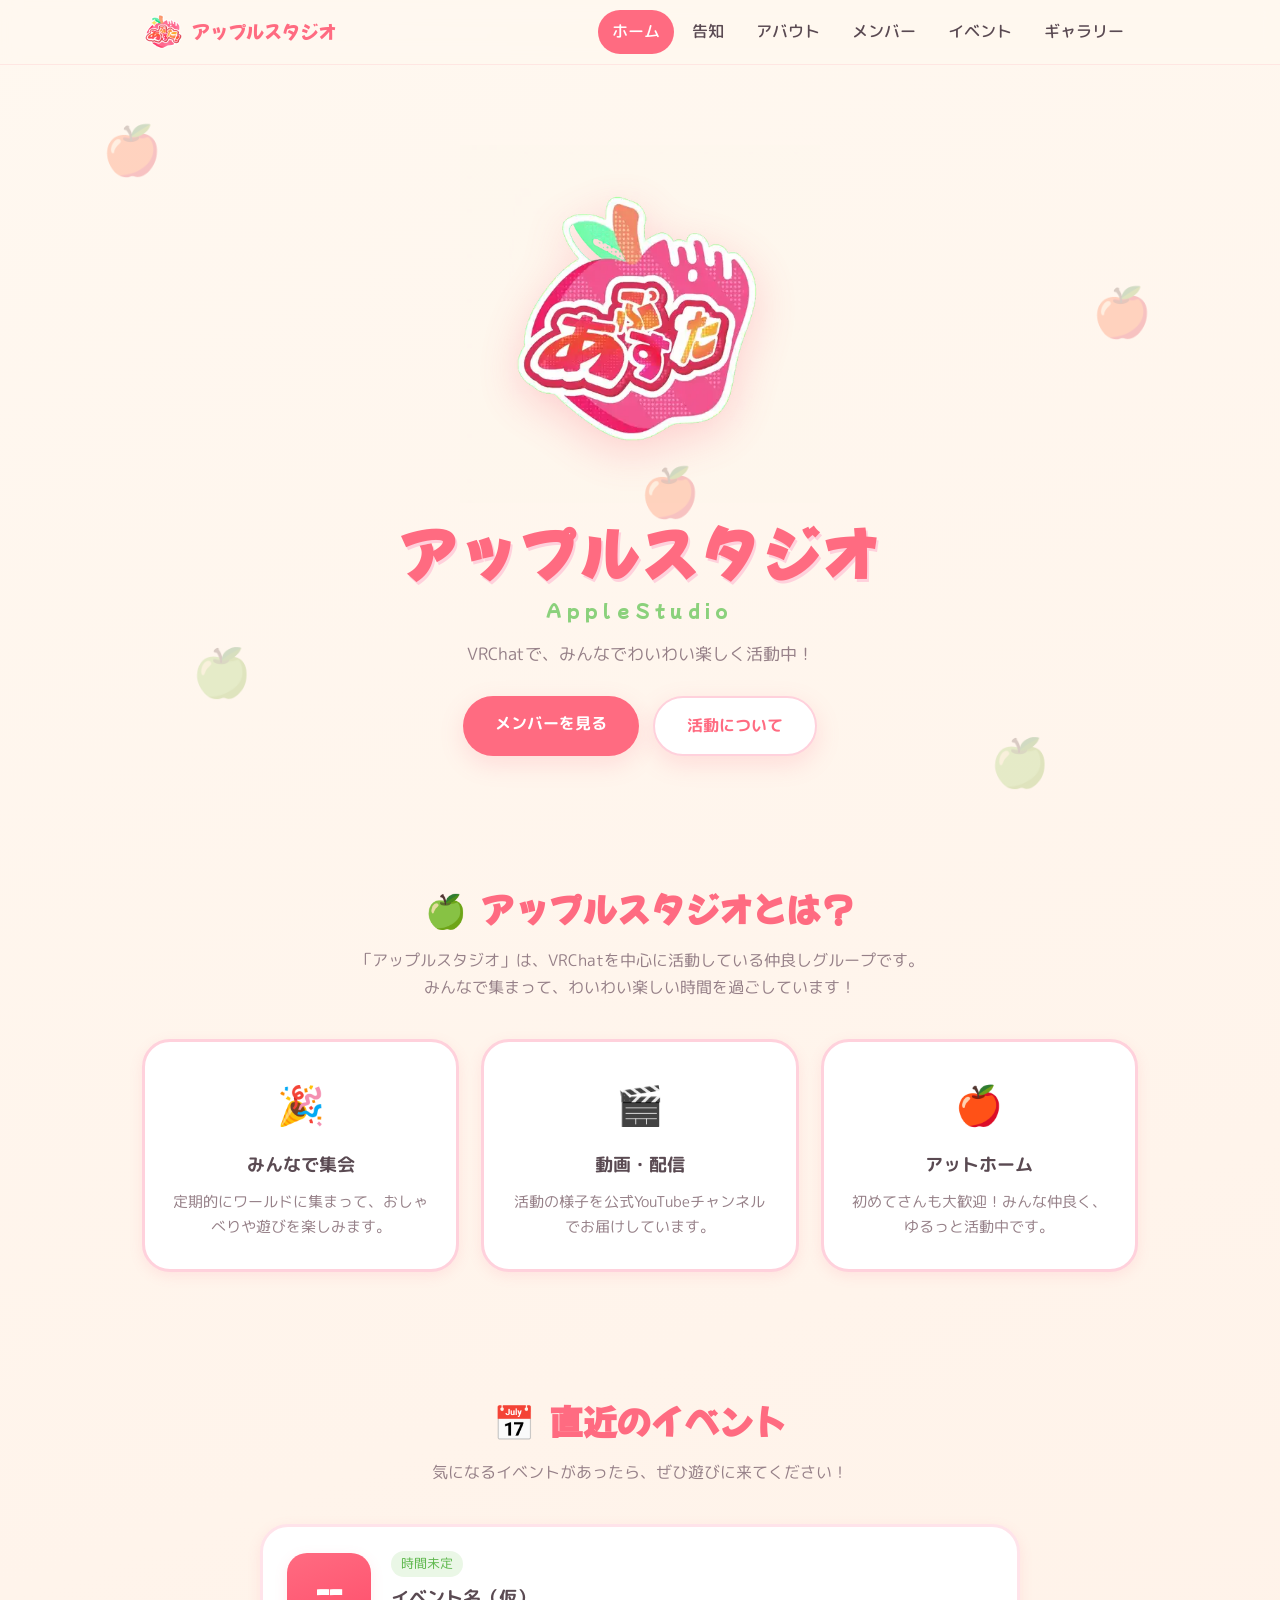
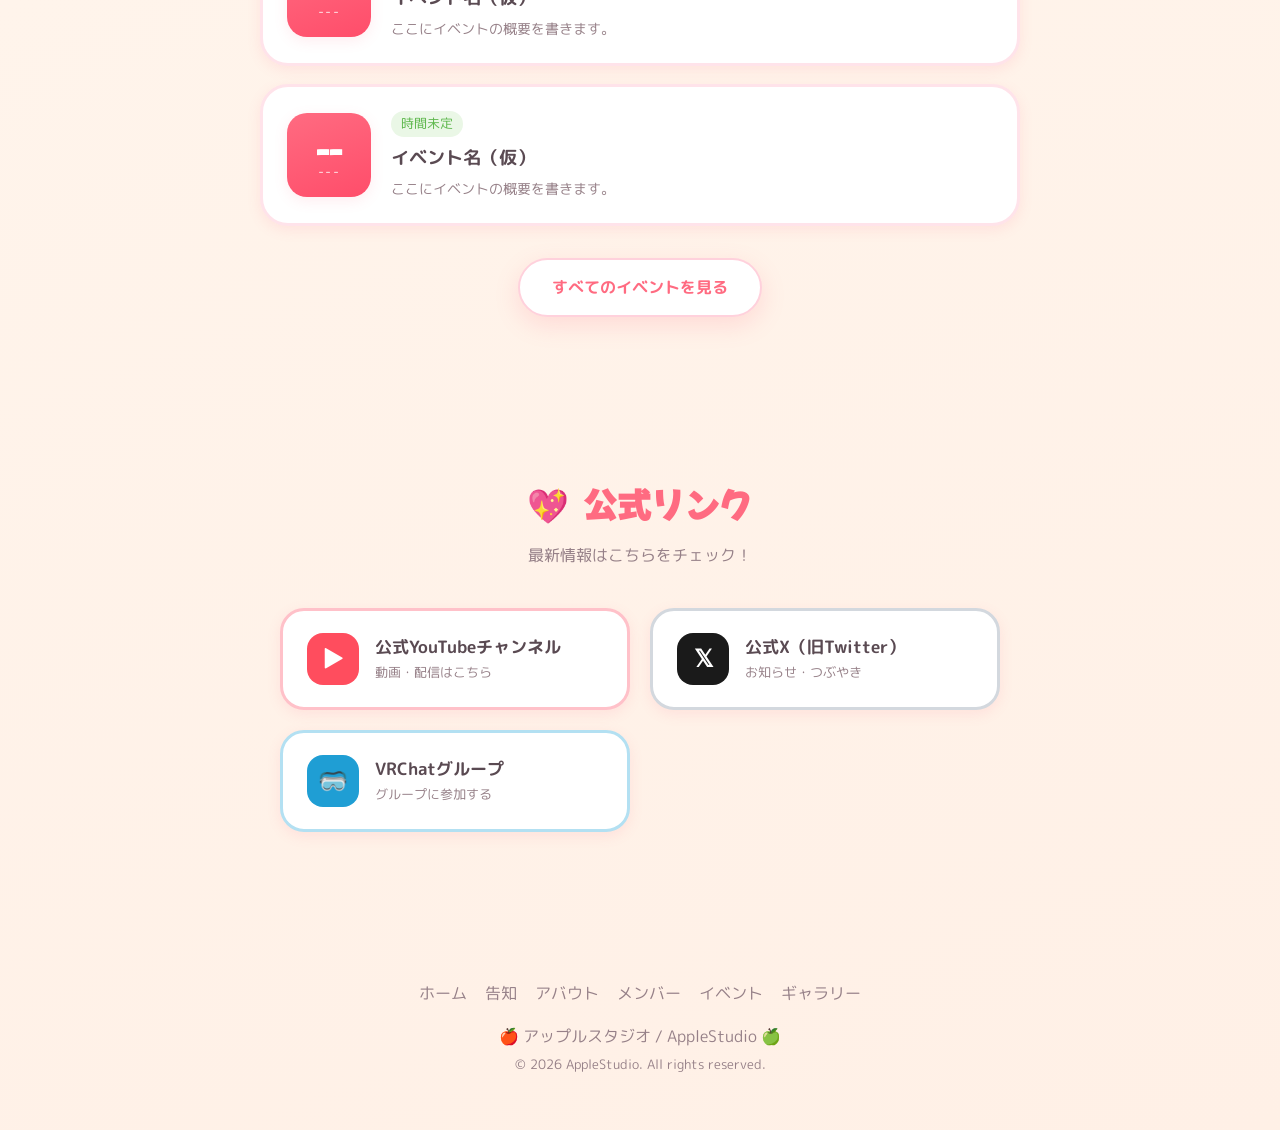
==== index.html @ bbf5c47f "複数ページ構成へリニューアル＋ロゴ追加・アニメーション実装 - 1ページの仮組みから6ページ構成へ（ホーム/告知/アバウト/メンバー/イベント/ギャラリー） - 共通ナビ（右からのドロワー）・フッター" ====
<!DOCTYPE html>
<html lang="ja">
<head>
  <meta charset="UTF-8" />
  <meta name="viewport" content="width=device-width, initial-scale=1.0" />
  <title>アップルスタジオ｜AppleStudio</title>
  <meta name="description" content="VRChatグループ「アップルスタジオ（AppleStudio）」の公式ページ。メンバー紹介、活動内容、イベント、ギャラリー、公式YouTube・Xはこちらから。" />

  <!-- OGP -->
  <meta property="og:title" content="アップルスタジオ｜AppleStudio" />
  <meta property="og:description" content="VRChatグループ「アップルスタジオ」の公式ページ" />
  <meta property="og:type" content="website" />

  <link rel="preconnect" href="https://fonts.googleapis.com" />
  <link rel="preconnect" href="https://fonts.gstatic.com" crossorigin />
  <link href="https://fonts.googleapis.com/css2?family=Mochiy+Pop+One&family=M+PLUS+Rounded+1c:wght@400;500;700&display=swap" rel="stylesheet" />
  <link rel="icon" href="images/logo.png" />
  <meta property="og:image" content="images/logo.png" />
  <link rel="stylesheet" href="style.css" />
</head>
<body>
  <!-- ふわふわ背景の飾り -->
  <div class="bg-decor" aria-hidden="true">
    <span class="apple a1">🍎</span>
    <span class="apple a2">🍏</span>
    <span class="apple a3">🍎</span>
    <span class="apple a4">🍏</span>
    <span class="apple a5">🍎</span>
  </div>

  <!-- ナビゲーション -->
  <header class="site-header">
    <nav class="nav container">
      <a class="brand" href="index.html"><img class="brand-logo" src="images/logo.png" alt="" />アップルスタジオ</a>
      <button class="nav-toggle" aria-label="メニューを開く" aria-expanded="false">
        <span></span><span></span><span></span>
      </button>
      <ul class="nav-links">
        <li><a href="index.html" class="is-active">ホーム</a></li>
        <li><a href="news.html">告知</a></li>
        <li><a href="about.html">アバウト</a></li>
        <li><a href="members.html">メンバー</a></li>
        <li><a href="events.html">イベント</a></li>
        <li><a href="gallery.html">ギャラリー</a></li>
      </ul>
    </nav>
  </header>

  <!-- ヒーロー -->
  <header class="hero">
    <div class="hero-inner">
      <div class="hero-logo" data-logo-anim data-anim="images/logo-animation.webp" data-still="images/logo.png" title="クリックでアニメーション">
        <img class="logo-img" src="images/logo.png" alt="あぷすた！ アップルスタジオ ロゴ" />
      </div>
      <h1 class="title">アップルスタジオ</h1>
      <p class="subtitle">AppleStudio</p>
      <p class="tagline">VRChatで、みんなでわいわい楽しく活動中！</p>
      <div class="hero-actions">
        <a href="members.html" class="btn btn-primary">メンバーを見る</a>
        <a href="about.html" class="btn btn-secondary">活動について</a>
      </div>
    </div>
  </header>

  <main>
    <!-- グループ紹介 -->
    <section class="section">
      <h2 class="section-title reveal"><span class="emoji">🍏</span> アップルスタジオとは？</h2>
      <p class="section-lead reveal">
        「アップルスタジオ」は、VRChatを中心に活動している仲良しグループです。<br />
        みんなで集まって、わいわい楽しい時間を過ごしています！
      </p>

      <div class="feature-grid">
        <div class="feature-card reveal">
          <span class="feature-icon">🎉</span>
          <h3>みんなで集会</h3>
          <p>定期的にワールドに集まって、おしゃべりや遊びを楽しみます。</p>
        </div>
        <div class="feature-card reveal">
          <span class="feature-icon">🎬</span>
          <h3>動画・配信</h3>
          <p>活動の様子を公式YouTubeチャンネルでお届けしています。</p>
        </div>
        <div class="feature-card reveal">
          <span class="feature-icon">🍎</span>
          <h3>アットホーム</h3>
          <p>初めてさんも大歓迎！みんな仲良く、ゆるっと活動中です。</p>
        </div>
      </div>
    </section>

    <!-- 直近イベントの抜粋 -->
    <section class="section">
      <h2 class="section-title reveal"><span class="emoji">📅</span> 直近のイベント</h2>
      <p class="section-lead reveal">気になるイベントがあったら、ぜひ遊びに来てください！</p>

      <div class="event-list">
        <!-- ▼ 直近のイベントを2〜3件だけ抜粋して載せます（詳細は events.html） ▼ -->
        <div class="event-card reveal">
          <div class="event-date"><span class="day">--</span><span class="mon">---</span></div>
          <div class="event-body">
            <span class="event-time">時間未定</span>
            <h3>イベント名（仮）</h3>
            <p>ここにイベントの概要を書きます。</p>
          </div>
        </div>
        <div class="event-card reveal">
          <div class="event-date"><span class="day">--</span><span class="mon">---</span></div>
          <div class="event-body">
            <span class="event-time">時間未定</span>
            <h3>イベント名（仮）</h3>
            <p>ここにイベントの概要を書きます。</p>
          </div>
        </div>
      </div>
      <p class="section-lead reveal" style="margin-top: 32px;">
        <a href="events.html" class="btn btn-secondary">すべてのイベントを見る</a>
      </p>
    </section>

    <!-- 公式リンク -->
    <section id="links" class="section">
      <h2 class="section-title reveal"><span class="emoji">💖</span> 公式リンク</h2>
      <p class="section-lead reveal">最新情報はこちらをチェック！</p>

      <div class="link-grid">
        <a class="link-card youtube reveal" href="https://www.youtube.com/@Apst_vrc" target="_blank" rel="noopener">
          <div class="link-icon">▶</div>
          <div class="link-text">
            <span class="link-label">公式YouTubeチャンネル</span>
            <span class="link-sub">動画・配信はこちら</span>
          </div>
        </a>

        <a class="link-card x reveal" href="https://x.com/Apst_vrc" target="_blank" rel="noopener">
          <div class="link-icon">𝕏</div>
          <div class="link-text">
            <span class="link-label">公式X（旧Twitter）</span>
            <span class="link-sub">お知らせ・つぶやき</span>
          </div>
        </a>

        <a class="link-card vrchat reveal" href="https://vrchat.com/home/group/grp_2c8e0275-31ff-4c8a-903c-f8aec735f6f9" target="_blank" rel="noopener">
          <div class="link-icon">🥽</div>
          <div class="link-text">
            <span class="link-label">VRChatグループ</span>
            <span class="link-sub">グループに参加する</span>
          </div>
        </a>
      </div>
    </section>
  </main>

  <!-- フッター -->
  <footer class="site-footer">
    <nav class="footer-nav">
      <a href="index.html">ホーム</a>
      <a href="news.html">告知</a>
      <a href="about.html">アバウト</a>
      <a href="members.html">メンバー</a>
      <a href="events.html">イベント</a>
      <a href="gallery.html">ギャラリー</a>
    </nav>
    <p>🍎 アップルスタジオ / AppleStudio 🍏</p>
    <p class="copyright">© <span id="year"></span> AppleStudio. All rights reserved.</p>
  </footer>

  <script src="script.js"></script>
</body>
</html>
---- style.css ----
/* =========================================================
   アップルスタジオ 公式サイト  共通スタイル
   - 可愛い系・リンゴモチーフ
   - 全ページ共通（ナビ／フッター／カード／アニメーション）
   ========================================================= */

/* ===== カラー & 基本トークン ===== */
:root {
  --apple-red: #ff6b81;
  --apple-red-deep: #ff4d6a;
  --apple-pink: #ffd1dc;
  --apple-pink-soft: #ffe3ea;
  --apple-green: #8bd17c;
  --apple-green-deep: #5fb84e;
  --cream: #fff8f0;
  --cream-deep: #fff0e6;
  --text: #5a4a52;
  --text-soft: #968088;
  --white: #ffffff;

  --shadow: 0 8px 24px rgba(255, 107, 129, 0.18);
  --shadow-soft: 0 4px 14px rgba(255, 107, 129, 0.12);
  --shadow-strong: 0 14px 36px rgba(255, 107, 129, 0.28);

  --radius: 28px;
  --radius-sm: 16px;
  --container: 1040px;
  --nav-h: 64px;
}

* { margin: 0; padding: 0; box-sizing: border-box; }

html { scroll-behavior: smooth; }

body {
  font-family: "M PLUS Rounded 1c", sans-serif;
  color: var(--text);
  background: linear-gradient(160deg, var(--cream) 0%, var(--cream-deep) 100%);
  min-height: 100vh;
  overflow-x: hidden;
  position: relative;
  line-height: 1.7;
}

a { color: inherit; }

.container {
  max-width: var(--container);
  margin: 0 auto;
  padding-left: 22px;
  padding-right: 22px;
}

/* ===== 背景のふわふわリンゴ（全ページ共通） ===== */
.bg-decor {
  position: fixed;
  inset: 0;
  z-index: 0;
  pointer-events: none;
  overflow: hidden;
}
.bg-decor .apple {
  position: absolute;
  font-size: 3rem;
  opacity: 0.22;
  animation: float 9s ease-in-out infinite;
}
.a1 { top: 12%; left: 8%;  animation-delay: 0s; }
.a2 { top: 70%; left: 15%; animation-delay: 1.5s; font-size: 2.2rem; }
.a3 { top: 30%; right: 10%; animation-delay: 3s; }
.a4 { top: 80%; right: 18%; animation-delay: 4.5s; font-size: 2.6rem; }
.a5 { top: 50%; left: 50%; animation-delay: 2s; font-size: 2rem; }

@keyframes float {
  0%, 100% { transform: translateY(0) rotate(-6deg); }
  50%      { transform: translateY(-22px) rotate(6deg); }
}

/* ===== ナビゲーション（全ページ共通） ===== */
.site-header {
  position: sticky;
  top: 0;
  z-index: 50;
  background: rgba(255, 248, 240, 0.82);
  backdrop-filter: blur(10px);
  -webkit-backdrop-filter: blur(10px);
  border-bottom: 1px solid rgba(255, 107, 129, 0.12);
}
.nav {
  height: var(--nav-h);
  display: flex;
  align-items: center;
  justify-content: space-between;
  gap: 16px;
}
.brand {
  display: inline-flex;
  align-items: center;
  gap: 8px;
  font-family: "Mochiy Pop One", sans-serif;
  font-size: 1.15rem;
  color: var(--apple-red);
  text-decoration: none;
  white-space: nowrap;
}
.brand-badge {
  display: inline-flex;
  align-items: center;
  justify-content: center;
  width: 36px;
  height: 36px;
  background: var(--white);
  border-radius: 50%;
  box-shadow: var(--shadow-soft);
  font-size: 1.1rem;
}
.brand-logo {
  height: 42px;
  width: auto;
  display: block;
}
.nav-links {
  display: flex;
  align-items: center;
  gap: 4px;
  list-style: none;
}
.nav-links a {
  display: inline-block;
  padding: 8px 14px;
  border-radius: 999px;
  text-decoration: none;
  font-weight: 500;
  color: var(--text);
  transition: background 0.2s ease, color 0.2s ease;
}
.nav-links a:hover { background: var(--apple-pink-soft); }
.nav-links a.is-active {
  background: var(--apple-red);
  color: var(--white);
}
.nav-toggle {
  display: none;
  flex-direction: column;
  justify-content: center;
  gap: 5px;
  width: 44px;
  height: 44px;
  background: none;
  border: none;
  cursor: pointer;
  padding: 10px;
}
.nav-toggle span {
  display: block;
  height: 3px;
  border-radius: 3px;
  background: var(--apple-red);
  transition: transform 0.25s ease, opacity 0.2s ease;
}

@media (max-width: 720px) {
  .nav-toggle { display: flex; }
  .nav-links {
    position: fixed;
    top: var(--nav-h);
    right: 0;
    bottom: 0;
    width: min(72vw, 280px);
    flex-direction: column;
    align-items: stretch;
    gap: 6px;
    background: rgba(255, 248, 240, 0.98);
    backdrop-filter: blur(10px);
    -webkit-backdrop-filter: blur(10px);
    border-left: 1px solid rgba(255, 107, 129, 0.12);
    box-shadow: -10px 0 28px rgba(255, 107, 129, 0.14);
    padding: 16px;
    transform: translateX(100%);
    pointer-events: none;
    transition: transform 0.28s ease;
  }
  .nav-links.is-open {
    transform: translateX(0);
    pointer-events: auto;
  }
  .nav-links a { padding: 12px 14px; border-radius: var(--radius-sm); }
  .nav-toggle.is-open span:nth-child(1) { transform: translateY(8px) rotate(45deg); }
  .nav-toggle.is-open span:nth-child(2) { opacity: 0; }
  .nav-toggle.is-open span:nth-child(3) { transform: translateY(-8px) rotate(-45deg); }
}

/* ===== ヒーロー（トップページ用・大） ===== */
.hero {
  position: relative;
  z-index: 1;
  text-align: center;
  padding: 80px 20px 64px;
}
.logo-badge {
  display: inline-flex;
  align-items: center;
  justify-content: center;
  width: 110px;
  height: 110px;
  font-size: 3.4rem;
  background: var(--white);
  border-radius: 50%;
  box-shadow: var(--shadow);
  margin-bottom: 18px;
  animation: bounce 2.4s ease-in-out infinite;
}
.hero-logo {
  width: min(360px, 76vw);
  margin: 0 auto 10px;
  cursor: pointer;
  filter: drop-shadow(0 12px 22px rgba(255, 107, 129, 0.28));
  transition: transform 0.2s ease;
}
.hero-logo:hover { transform: scale(1.04); }
.hero-logo img {
  display: block;
  width: 100%;
  height: auto;
}
@keyframes bounce {
  0%, 100% { transform: translateY(0); }
  50%      { transform: translateY(-10px); }
}
.title {
  font-family: "Mochiy Pop One", sans-serif;
  font-size: clamp(2.2rem, 6vw, 3.6rem);
  color: var(--apple-red);
  text-shadow: 2px 3px 0 var(--apple-pink);
  letter-spacing: 0.04em;
  line-height: 1.3;
}
.subtitle {
  font-family: "Mochiy Pop One", sans-serif;
  font-size: 1.1rem;
  color: var(--apple-green);
  letter-spacing: 0.3em;
  margin: 6px 0 14px;
}
.tagline {
  font-size: 1.05rem;
  color: var(--text-soft);
  margin-bottom: 28px;
}
.hero-actions {
  display: flex;
  gap: 14px;
  justify-content: center;
  flex-wrap: wrap;
}

/* ===== ページヘッダー（下層ページ用・小） ===== */
.page-hero {
  position: relative;
  z-index: 1;
  text-align: center;
  padding: 64px 20px 28px;
}
.page-hero .page-emoji {
  font-size: 2.6rem;
  display: inline-block;
  animation: bounce 2.6s ease-in-out infinite;
}
.page-hero h1 {
  font-family: "Mochiy Pop One", sans-serif;
  font-size: clamp(1.8rem, 5vw, 2.6rem);
  color: var(--apple-red);
  text-shadow: 2px 2px 0 var(--apple-pink);
  margin-top: 8px;
}
.page-hero p {
  color: var(--text-soft);
  margin-top: 10px;
}

/* ===== ボタン ===== */
.btn {
  display: inline-block;
  text-decoration: none;
  font-weight: 700;
  padding: 14px 32px;
  border-radius: 999px;
  box-shadow: var(--shadow);
  transition: transform 0.2s ease, box-shadow 0.2s ease;
}
.btn-primary { background: var(--apple-red); color: var(--white); }
.btn-secondary {
  background: var(--white);
  color: var(--apple-red);
  border: 2px solid var(--apple-pink);
}
.btn:hover {
  transform: translateY(-3px) scale(1.04);
  box-shadow: var(--shadow-strong);
}
/* 旧クラス互換 */
.cta { display: inline-block; background: var(--apple-red); color: var(--white); text-decoration: none; font-weight: 700; padding: 14px 34px; border-radius: 999px; box-shadow: var(--shadow); transition: transform 0.2s ease, box-shadow 0.2s ease; }
.cta:hover { transform: translateY(-3px) scale(1.04); box-shadow: var(--shadow-strong); }

/* ===== セクション共通 ===== */
.section {
  position: relative;
  z-index: 1;
  max-width: var(--container);
  margin: 0 auto;
  padding: 60px 22px;
}
.section-title {
  font-family: "Mochiy Pop One", sans-serif;
  font-size: clamp(1.5rem, 4vw, 2.1rem);
  text-align: center;
  color: var(--apple-red);
}
.section-title .emoji { margin-right: 6px; }
.section-lead {
  text-align: center;
  color: var(--text-soft);
  margin: 10px auto 38px;
  max-width: 640px;
}

/* ===== 汎用カードグリッド ===== */
.feature-grid {
  display: grid;
  grid-template-columns: repeat(auto-fit, minmax(220px, 1fr));
  gap: 22px;
}
.feature-card {
  background: var(--white);
  border-radius: var(--radius);
  padding: 30px 24px;
  text-align: center;
  box-shadow: var(--shadow-soft);
  border: 3px solid var(--apple-pink);
  transition: transform 0.2s ease, box-shadow 0.2s ease;
}
.feature-card:hover {
  transform: translateY(-6px);
  box-shadow: var(--shadow);
}
.feature-icon {
  font-size: 2.4rem;
  display: inline-block;
  margin-bottom: 12px;
}
.feature-card h3 { font-size: 1.15rem; margin-bottom: 8px; color: var(--text); }
.feature-card p { font-size: 0.92rem; color: var(--text-soft); }

/* ===== アバウト：紹介文ブロック ===== */
.about-lead {
  background: var(--white);
  border-radius: var(--radius);
  padding: 36px 30px;
  box-shadow: var(--shadow-soft);
  border: 3px solid var(--apple-pink-soft);
  max-width: 760px;
  margin: 0 auto 40px;
  font-size: 1.02rem;
}
.about-lead p + p { margin-top: 16px; }

/* ===== メンバー ===== */
.member-grid {
  display: grid;
  grid-template-columns: repeat(auto-fit, minmax(180px, 1fr));
  gap: 22px;
}
.member-card {
  background: var(--white);
  border-radius: var(--radius);
  padding: 30px 18px;
  text-align: center;
  box-shadow: var(--shadow-soft);
  border: 3px solid var(--apple-pink);
  transition: transform 0.2s ease, box-shadow 0.2s ease;
}
.member-card:hover {
  transform: translateY(-6px);
  box-shadow: var(--shadow);
}
.avatar {
  width: 84px;
  height: 84px;
  margin: 0 auto 14px;
  font-size: 2.4rem;
  display: flex;
  align-items: center;
  justify-content: center;
  background: var(--cream-deep);
  border-radius: 50%;
  overflow: hidden;
}
.avatar img { width: 100%; height: 100%; object-fit: cover; }
.member-name {
  font-size: 1.15rem;
  color: var(--text);
  margin-bottom: 4px;
}
.member-role {
  font-size: 0.88rem;
  color: var(--text-soft);
}

/* ===== イベント・スケジュール ===== */
.event-list {
  max-width: 760px;
  margin: 0 auto;
  display: flex;
  flex-direction: column;
  gap: 18px;
}
.event-card {
  display: flex;
  gap: 20px;
  align-items: center;
  background: var(--white);
  border-radius: var(--radius);
  padding: 22px 24px;
  box-shadow: var(--shadow-soft);
  border: 3px solid var(--apple-pink-soft);
  transition: transform 0.2s ease, box-shadow 0.2s ease;
}
.event-card:hover {
  transform: translateY(-4px);
  box-shadow: var(--shadow);
}
.event-date {
  flex-shrink: 0;
  width: 84px;
  height: 84px;
  border-radius: 20px;
  background: linear-gradient(160deg, var(--apple-red) 0%, var(--apple-red-deep) 100%);
  color: var(--white);
  display: flex;
  flex-direction: column;
  align-items: center;
  justify-content: center;
  line-height: 1.1;
  box-shadow: var(--shadow-soft);
}
.event-date .day { font-size: 1.8rem; font-weight: 700; font-family: "Mochiy Pop One", sans-serif; }
.event-date .mon { font-size: 0.8rem; letter-spacing: 0.08em; }
.event-body { flex: 1; }
.event-body h3 { font-size: 1.1rem; margin-bottom: 4px; }
.event-time {
  display: inline-block;
  font-size: 0.8rem;
  color: var(--apple-green-deep);
  background: #eaf7e6;
  padding: 2px 10px;
  border-radius: 999px;
  margin-bottom: 6px;
}
.event-body p { font-size: 0.9rem; color: var(--text-soft); }

@media (max-width: 480px) {
  .event-card { flex-direction: column; text-align: center; }
}

/* ===== 告知・お知らせ ===== */
.news-list {
  max-width: 760px;
  margin: 0 auto;
  display: flex;
  flex-direction: column;
  gap: 18px;
}
.news-card {
  background: var(--white);
  border-radius: var(--radius);
  padding: 24px 28px;
  box-shadow: var(--shadow-soft);
  border: 3px solid var(--apple-pink-soft);
  border-left: 8px solid var(--apple-red);
  transition: transform 0.2s ease, box-shadow 0.2s ease;
}
.news-card:hover {
  transform: translateY(-4px);
  box-shadow: var(--shadow);
}
.news-meta {
  display: flex;
  align-items: center;
  gap: 12px;
  margin-bottom: 8px;
  flex-wrap: wrap;
}
.news-date {
  font-size: 0.85rem;
  font-weight: 700;
  color: var(--text-soft);
}
.news-tag {
  font-size: 0.75rem;
  background: var(--apple-pink-soft);
  color: var(--apple-red-deep);
  padding: 2px 12px;
  border-radius: 999px;
}
.news-tag.event { background: #eaf7e6; color: var(--apple-green-deep); }
.news-tag.important { background: #ffe0e4; color: var(--apple-red-deep); }
.news-title { font-size: 1.15rem; margin-bottom: 6px; color: var(--text); }
.news-body { font-size: 0.92rem; color: var(--text-soft); }

/* ===== ギャラリー ===== */
.gallery-grid {
  display: grid;
  grid-template-columns: repeat(auto-fill, minmax(200px, 1fr));
  gap: 16px;
}
.gallery-item {
  position: relative;
  aspect-ratio: 1 / 1;
  border-radius: var(--radius-sm);
  overflow: hidden;
  box-shadow: var(--shadow-soft);
  border: 3px solid var(--white);
  cursor: pointer;
  background: var(--cream-deep);
  display: flex;
  align-items: center;
  justify-content: center;
  font-size: 2.4rem;
  transition: transform 0.2s ease, box-shadow 0.2s ease;
}
.gallery-item:hover {
  transform: translateY(-4px) scale(1.02);
  box-shadow: var(--shadow);
}
.gallery-item img {
  width: 100%;
  height: 100%;
  object-fit: cover;
  display: block;
}

/* ライトボックス */
.lightbox {
  position: fixed;
  inset: 0;
  z-index: 100;
  background: rgba(90, 74, 82, 0.85);
  display: none;
  align-items: center;
  justify-content: center;
  padding: 24px;
}
.lightbox.is-open { display: flex; }
.lightbox img {
  max-width: 90vw;
  max-height: 85vh;
  border-radius: var(--radius-sm);
  box-shadow: var(--shadow-strong);
}
.lightbox-close {
  position: absolute;
  top: 20px;
  right: 24px;
  width: 44px;
  height: 44px;
  border: none;
  border-radius: 50%;
  background: var(--white);
  color: var(--apple-red);
  font-size: 1.4rem;
  cursor: pointer;
  box-shadow: var(--shadow-soft);
}

/* ===== 公式リンク ===== */
.link-grid {
  display: grid;
  grid-template-columns: repeat(auto-fit, minmax(260px, 1fr));
  gap: 20px;
  max-width: 720px;
  margin: 0 auto;
}
.link-card {
  display: flex;
  align-items: center;
  gap: 16px;
  background: var(--white);
  border-radius: 24px;
  padding: 22px 24px;
  text-decoration: none;
  color: var(--text);
  box-shadow: var(--shadow-soft);
  transition: transform 0.2s ease, box-shadow 0.2s ease;
  border: 3px solid transparent;
}
.link-card:hover {
  transform: translateY(-4px);
  box-shadow: var(--shadow);
}
.link-icon {
  flex-shrink: 0;
  width: 52px;
  height: 52px;
  border-radius: 16px;
  display: flex;
  align-items: center;
  justify-content: center;
  font-size: 1.5rem;
  color: var(--white);
  font-weight: 700;
}
.link-card.youtube { border-color: #ffc1c9; }
.link-card.youtube .link-icon { background: #ff4d5e; }
.link-card.x { border-color: #d3d8de; }
.link-card.x .link-icon { background: #1a1a1a; }
.link-card.vrchat { border-color: #b3e0f2; }
.link-card.vrchat .link-icon { background: #1f9ed4; }
.link-text { display: flex; flex-direction: column; }
.link-label { font-weight: 700; font-size: 1.05rem; }
.link-sub { font-size: 0.84rem; color: var(--text-soft); }

/* ===== フッター ===== */
.site-footer {
  position: relative;
  z-index: 1;
  text-align: center;
  padding: 48px 20px 50px;
  color: var(--text-soft);
  margin-top: 40px;
}
.footer-nav {
  display: flex;
  gap: 18px;
  justify-content: center;
  flex-wrap: wrap;
  margin-bottom: 16px;
}
.footer-nav a {
  text-decoration: none;
  color: var(--text-soft);
  transition: color 0.2s ease;
}
.footer-nav a:hover { color: var(--apple-red); }
.site-footer p { margin: 4px 0; }
.copyright { font-size: 0.8rem; }

/* ===== スクロール表示アニメーション ===== */
.reveal {
  opacity: 0;
  transform: translateY(24px);
  transition: opacity 0.6s ease, transform 0.6s ease;
}
.reveal.is-visible {
  opacity: 1;
  transform: translateY(0);
}

/* アニメーションを切る設定のユーザーには配慮 */
@media (prefers-reduced-motion: reduce) {
  *, *::before, *::after {
    animation-duration: 0.001ms !important;
    animation-iteration-count: 1 !important;
    transition-duration: 0.001ms !important;
    scroll-behavior: auto !important;
  }
  .reveal { opacity: 1; transform: none; }
}
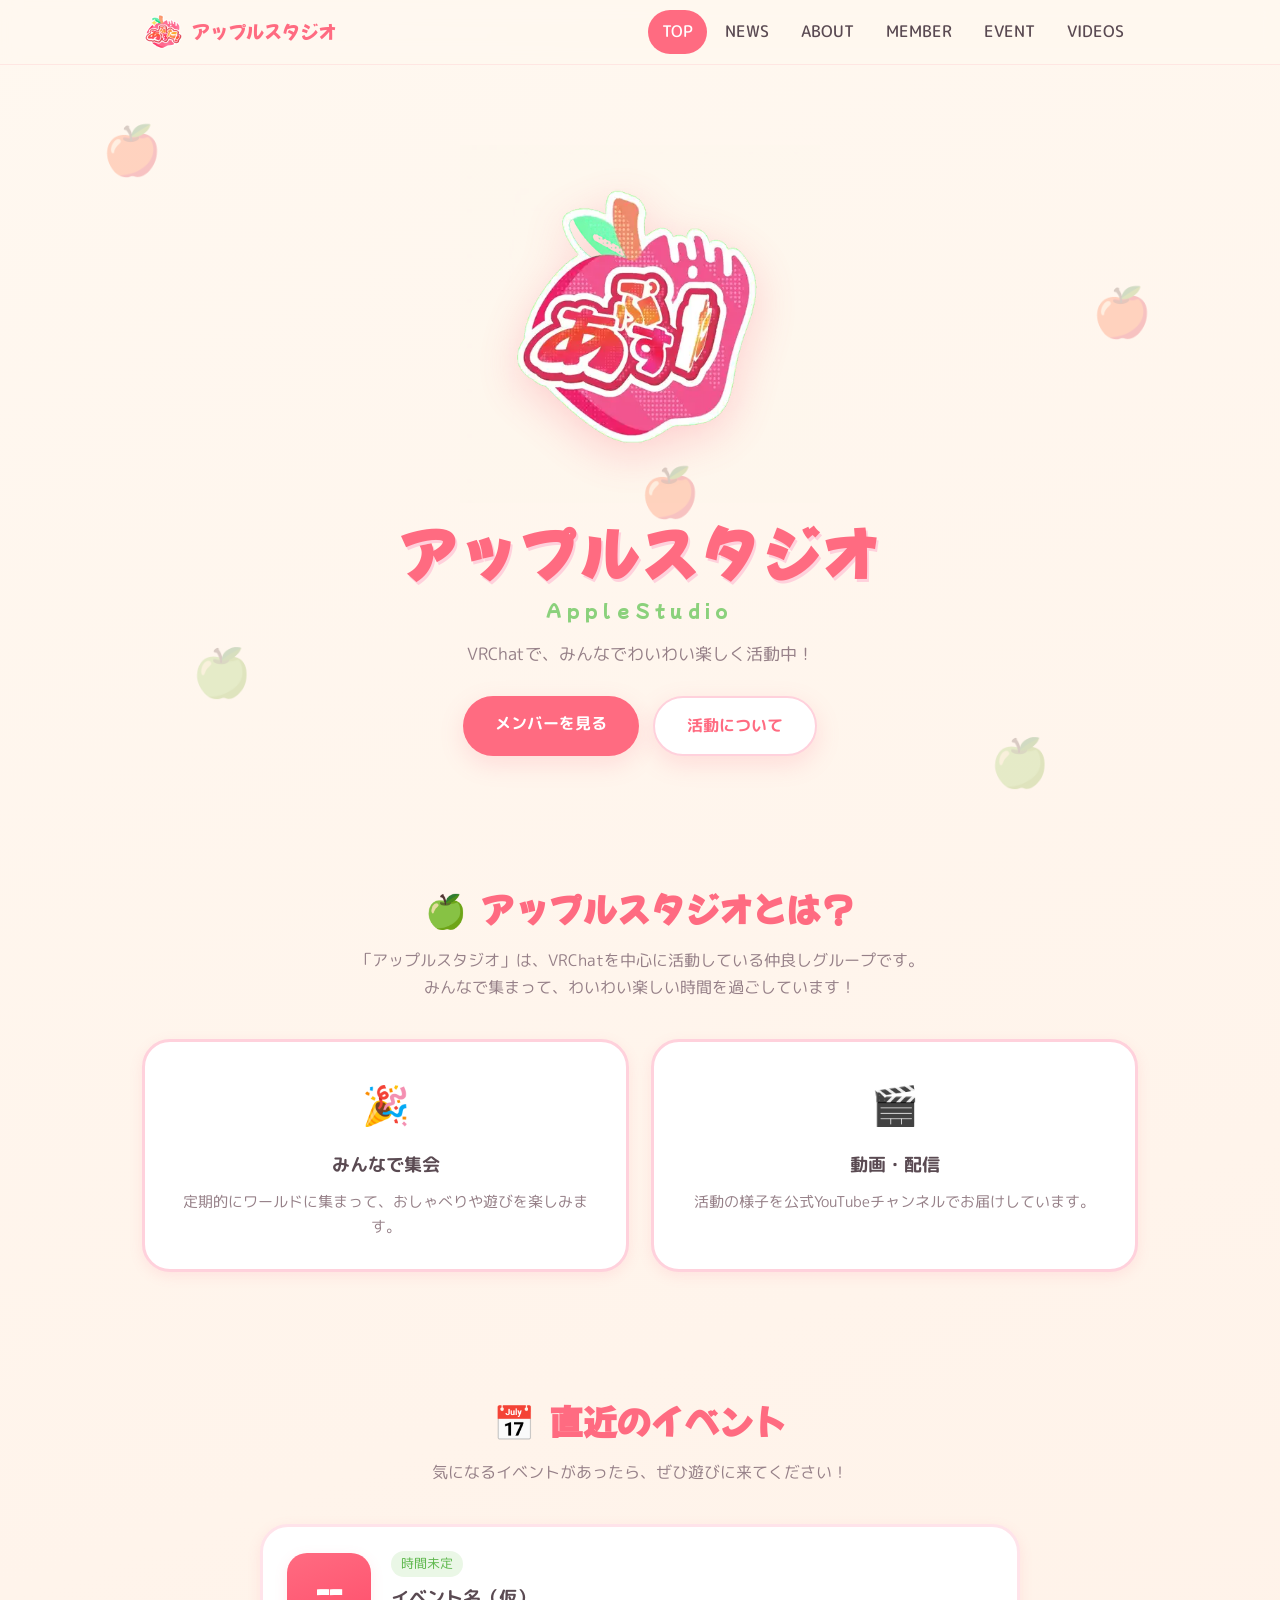
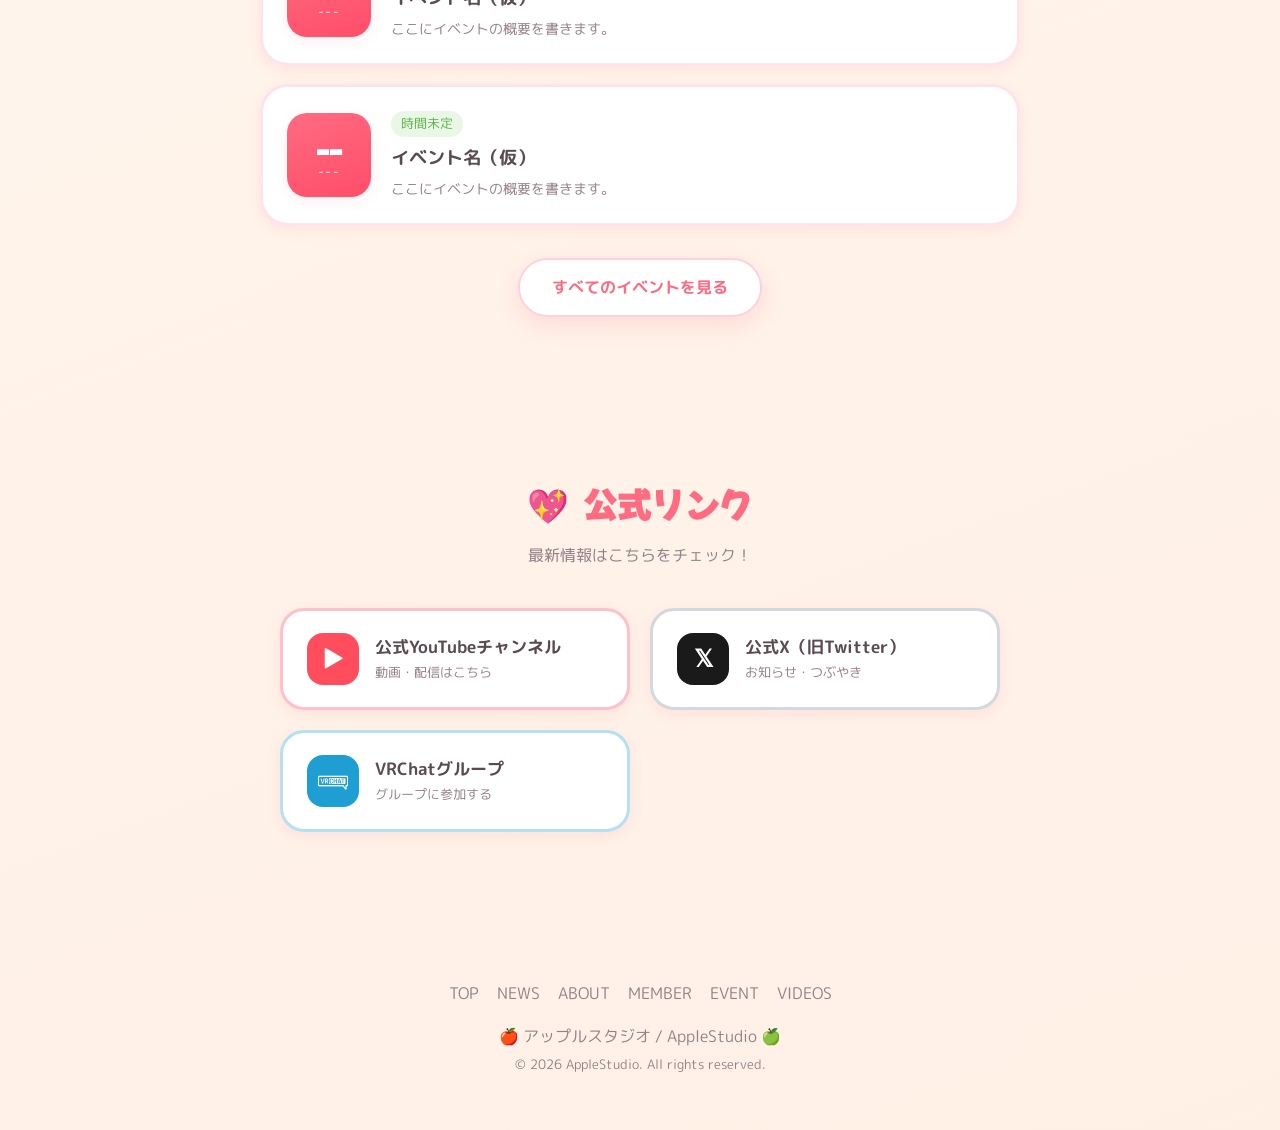
==== commit 96da8c22: "ナビ英語化・ヘッダー装飾・15人目追加ほか調整 - ナビ/フッターを英語表記に（TOP/NEWS/ABOUT/MEMBER/EVENT/VIDEOS） - 各下層ページのヘッダーをリンゴ背景＋タイトル" ====
--- a/index.html
+++ b/index.html
@@ -36,12 +36,12 @@
         <span></span><span></span><span></span>
       </button>
       <ul class="nav-links">
-        <li><a href="index.html" class="is-active">ホーム</a></li>
-        <li><a href="news.html">告知</a></li>
-        <li><a href="about.html">アバウト</a></li>
-        <li><a href="members.html">メンバー</a></li>
-        <li><a href="events.html">イベント</a></li>
-        <li><a href="gallery.html">ギャラリー</a></li>
+        <li><a href="index.html" class="is-active">TOP</a></li>
+        <li><a href="news.html">NEWS</a></li>
+        <li><a href="about.html">ABOUT</a></li>
+        <li><a href="members.html">MEMBER</a></li>
+        <li><a href="events.html">EVENT</a></li>
+        <li><a href="gallery.html">VIDEOS</a></li>
       </ul>
     </nav>
   </header>
@@ -81,11 +81,6 @@
           <span class="feature-icon">🎬</span>
           <h3>動画・配信</h3>
           <p>活動の様子を公式YouTubeチャンネルでお届けしています。</p>
-        </div>
-        <div class="feature-card reveal">
-          <span class="feature-icon">🍎</span>
-          <h3>アットホーム</h3>
-          <p>初めてさんも大歓迎！みんな仲良く、ゆるっと活動中です。</p>
         </div>
       </div>
     </section>
@@ -142,7 +137,7 @@
         </a>
 
         <a class="link-card vrchat reveal" href="https://vrchat.com/home/group/grp_2c8e0275-31ff-4c8a-903c-f8aec735f6f9" target="_blank" rel="noopener">
-          <div class="link-icon">🥽</div>
+          <div class="link-icon"><img src="images/vrchat.png" alt="VRChat" /></div>
           <div class="link-text">
             <span class="link-label">VRChatグループ</span>
             <span class="link-sub">グループに参加する</span>
@@ -155,12 +150,12 @@
   <!-- フッター -->
   <footer class="site-footer">
     <nav class="footer-nav">
-      <a href="index.html">ホーム</a>
-      <a href="news.html">告知</a>
-      <a href="about.html">アバウト</a>
-      <a href="members.html">メンバー</a>
-      <a href="events.html">イベント</a>
-      <a href="gallery.html">ギャラリー</a>
+      <a href="index.html">TOP</a>
+      <a href="news.html">NEWS</a>
+      <a href="about.html">ABOUT</a>
+      <a href="members.html">MEMBER</a>
+      <a href="events.html">EVENT</a>
+      <a href="gallery.html">VIDEOS</a>
     </nav>
     <p>🍎 アップルスタジオ / AppleStudio 🍏</p>
     <p class="copyright">© <span id="year"></span> AppleStudio. All rights reserved.</p>
--- a/style.css
+++ b/style.css
@@ -259,24 +259,40 @@
   position: relative;
   z-index: 1;
   text-align: center;
-  padding: 64px 20px 28px;
-}
-.page-hero .page-emoji {
-  font-size: 2.6rem;
-  display: inline-block;
-  animation: bounce 2.6s ease-in-out infinite;
-}
-.page-hero h1 {
+  padding: 48px 20px 24px;
+}
+/* リンゴの背景シェイプの上にタイトルを重ねる */
+.page-badge {
+  position: relative;
+  width: min(260px, 70vw);
+  aspect-ratio: 1 / 1;
+  margin: 0 auto;
+  display: grid;
+  place-items: center;
+  background: url("images/header-apple.webp") center / contain no-repeat;
+  filter: drop-shadow(0 8px 18px rgba(255, 107, 129, 0.28));
+  animation: bounce 3.2s ease-in-out infinite;
+}
+.page-badge h1 {
+  margin: 0;
+  transform: translateY(8px);
   font-family: "Mochiy Pop One", sans-serif;
-  font-size: clamp(1.8rem, 5vw, 2.6rem);
-  color: var(--apple-red);
-  text-shadow: 2px 2px 0 var(--apple-pink);
-  margin-top: 8px;
+  font-size: clamp(1.5rem, 6vw, 2.2rem);
+  letter-spacing: 0.04em;
+  color: var(--white);
+  text-shadow:
+     2px 2px 0 var(--apple-red-deep),
+    -2px 2px 0 var(--apple-red-deep),
+     2px -2px 0 var(--apple-red-deep),
+    -2px -2px 0 var(--apple-red-deep),
+     0 3px 6px rgba(153, 53, 86, 0.45);
 }
 .page-hero p {
   color: var(--text-soft);
-  margin-top: 10px;
-}
+  margin-top: 6px;
+}
+/* 旧：絵文字バッジ（未使用時は隠す） */
+.page-hero .page-emoji { display: none; }
 
 /* ===== ボタン ===== */
 .btn {
@@ -367,13 +383,13 @@
 /* ===== メンバー ===== */
 .member-grid {
   display: grid;
-  grid-template-columns: repeat(auto-fit, minmax(180px, 1fr));
-  gap: 22px;
+  grid-template-columns: repeat(auto-fit, minmax(210px, 1fr));
+  gap: 28px 24px;
 }
 .member-card {
   background: var(--white);
   border-radius: var(--radius);
-  padding: 30px 18px;
+  padding: 16px 16px 20px;
   text-align: center;
   box-shadow: var(--shadow-soft);
   border: 3px solid var(--apple-pink);
@@ -383,27 +399,98 @@
   transform: translateY(-6px);
   box-shadow: var(--shadow);
 }
-.avatar {
-  width: 84px;
-  height: 84px;
-  margin: 0 auto 14px;
-  font-size: 2.4rem;
-  display: flex;
-  align-items: center;
-  justify-content: center;
-  background: var(--cream-deep);
-  border-radius: 50%;
-  overflow: hidden;
-}
-.avatar img { width: 100%; height: 100%; object-fit: cover; }
+
+/* 可愛い縦長写真フレーム（パステルのグラデ枠＋飾り） */
+.member-photo {
+  position: relative;
+  width: 100%;
+  aspect-ratio: 9 / 16;
+  margin: 8px 0 18px;
+  border-radius: 22px;
+  border: 5px solid transparent;
+  background:
+    linear-gradient(var(--cream-deep), var(--cream-deep)) padding-box,
+    linear-gradient(150deg, var(--apple-pink) 0%, #ffe39a 52%, var(--apple-green) 100%) border-box;
+  box-shadow: var(--shadow-soft);
+  transition: transform 0.25s ease, box-shadow 0.25s ease;
+}
+.member-card:hover .member-photo {
+  transform: rotate(-2deg);
+  box-shadow: var(--shadow);
+}
+.member-photo img {
+  width: 100%;
+  height: 100%;
+  object-fit: cover;
+  border-radius: 17px;
+  display: block;
+}
+/* 写真がまだ無いとき（絵文字プレースホルダー） */
+.member-photo .ph {
+  position: absolute;
+  inset: 0;
+  display: flex;
+  align-items: center;
+  justify-content: center;
+  font-size: 3rem;
+  border-radius: 17px;
+}
+/* 参考フレーム風の飾り（角のお花・葉っぱ・小花）をSVGで重ねる */
+.member-photo::after {
+  content: "";
+  position: absolute;
+  inset: -13px;
+  background: url("images/member-frame.svg") center / 100% 100% no-repeat;
+  pointer-events: none;
+  z-index: 3;
+}
+/* 右下のひとことコメント（右から斜め下へ傾いた強調ステッカー） */
+.member-comment {
+  position: absolute;
+  right: 4px;
+  bottom: 26px;
+  max-width: none;
+  background: var(--white);
+  color: var(--apple-red-deep);
+  font-family: "Mochiy Pop One", sans-serif;
+  font-size: 0.74rem;
+  line-height: 1.5;
+  letter-spacing: 0.01em;
+  text-align: center;
+  white-space: nowrap;
+  padding: 6px 12px;
+  border-radius: 14px;
+  border: 2px solid var(--apple-pink);
+  box-shadow: var(--shadow);
+  transform: rotate(12deg);
+  transform-origin: right bottom;
+  z-index: 4;
+}
+/* 個人ロゴを写真の右上に斜め配置（左上→右下方向） */
+.member-photo img.member-logo {
+  position: absolute;
+  top: 4px;
+  right: -10px;
+  width: 64%;
+  height: auto;
+  border-radius: 0;
+  object-fit: contain;
+  transform: rotate(13deg);
+  transform-origin: top right;
+  z-index: 5;
+  filter: drop-shadow(0 2px 4px rgba(90, 74, 82, 0.25));
+  pointer-events: none;
+}
 .member-name {
   font-size: 1.15rem;
   color: var(--text);
-  margin-bottom: 4px;
-}
-.member-role {
-  font-size: 0.88rem;
-  color: var(--text-soft);
+  margin-bottom: 3px;
+}
+/* A：名前のところに置く一言 */
+.member-note {
+  font-size: 0.86rem;
+  font-weight: 500;
+  color: var(--apple-green-deep);
 }
 
 /* ===== イベント・スケジュール ===== */
@@ -615,6 +702,12 @@
 .link-card.x .link-icon { background: #1a1a1a; }
 .link-card.vrchat { border-color: #b3e0f2; }
 .link-card.vrchat .link-icon { background: #1f9ed4; }
+.link-icon img {
+  width: 30px;
+  height: 30px;
+  object-fit: contain;
+  filter: brightness(0) invert(1);
+}
 .link-text { display: flex; flex-direction: column; }
 .link-label { font-weight: 700; font-size: 1.05rem; }
 .link-sub { font-size: 0.84rem; color: var(--text-soft); }
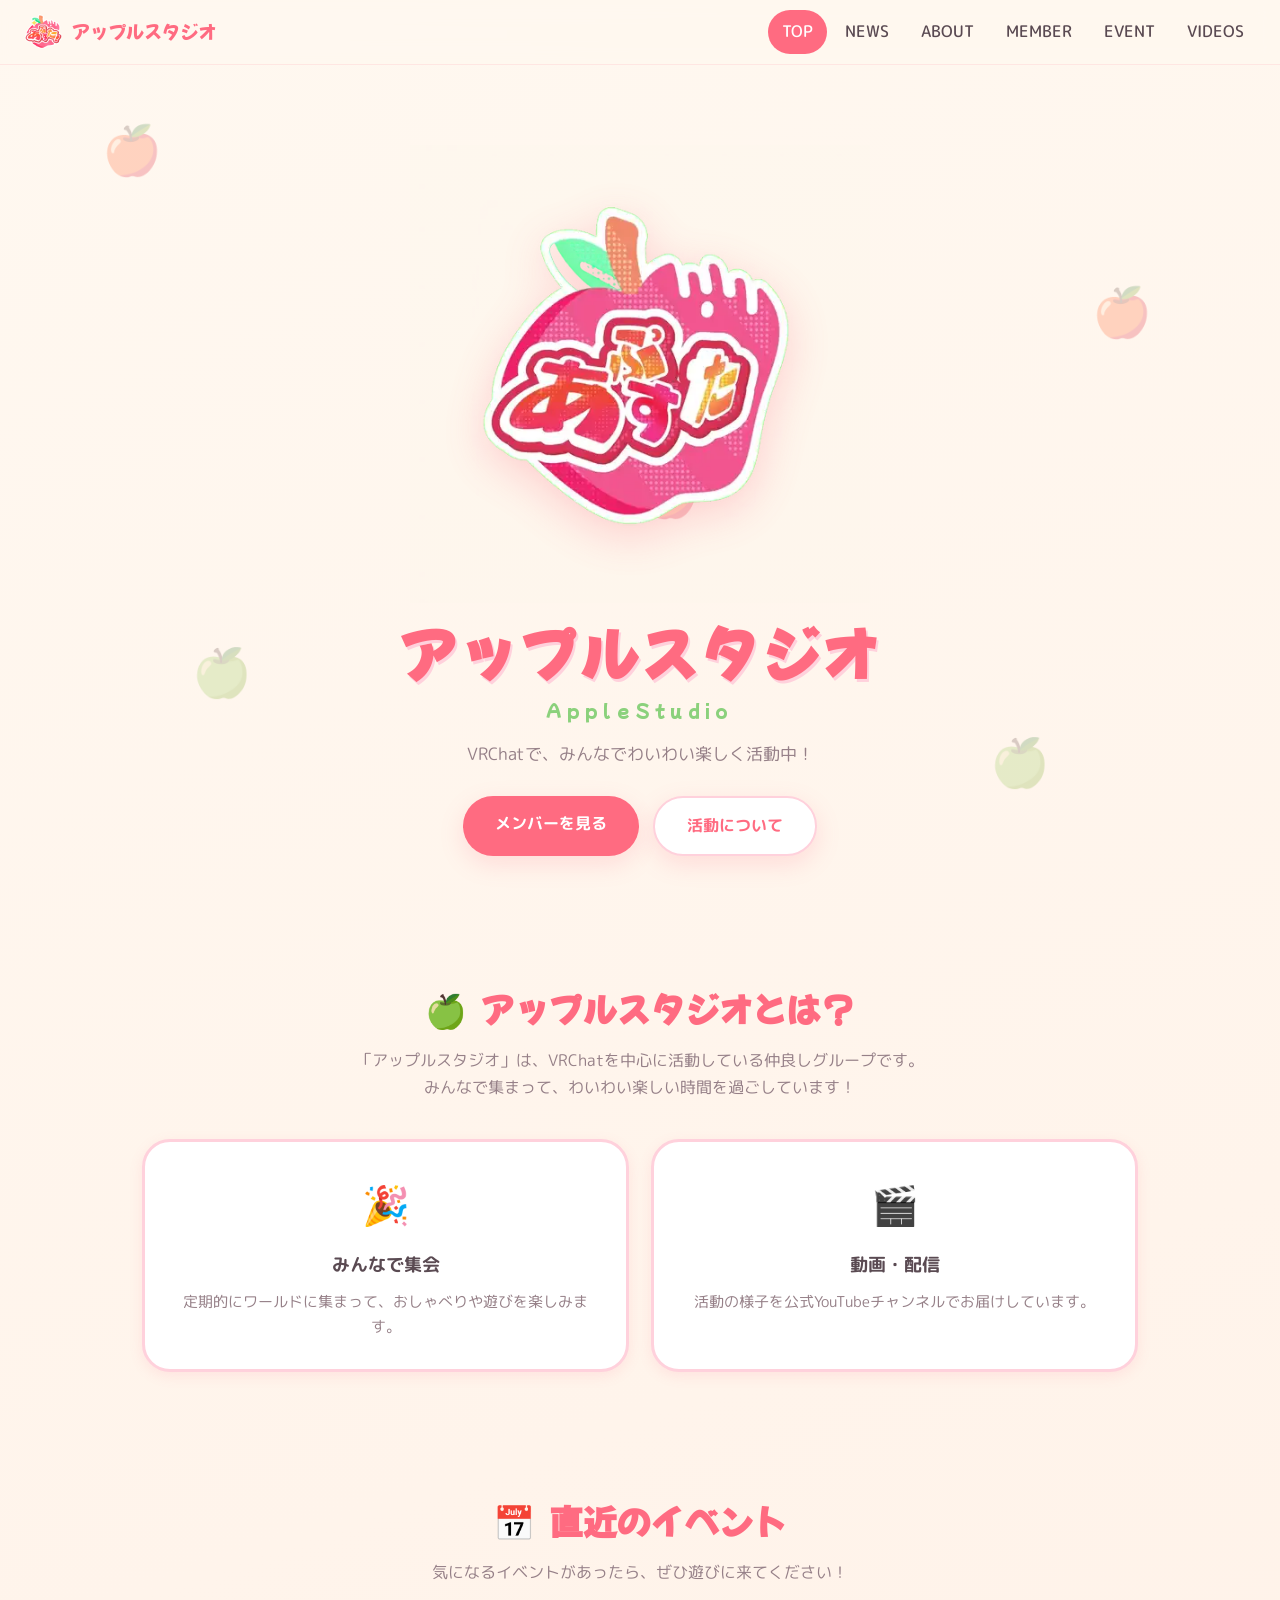
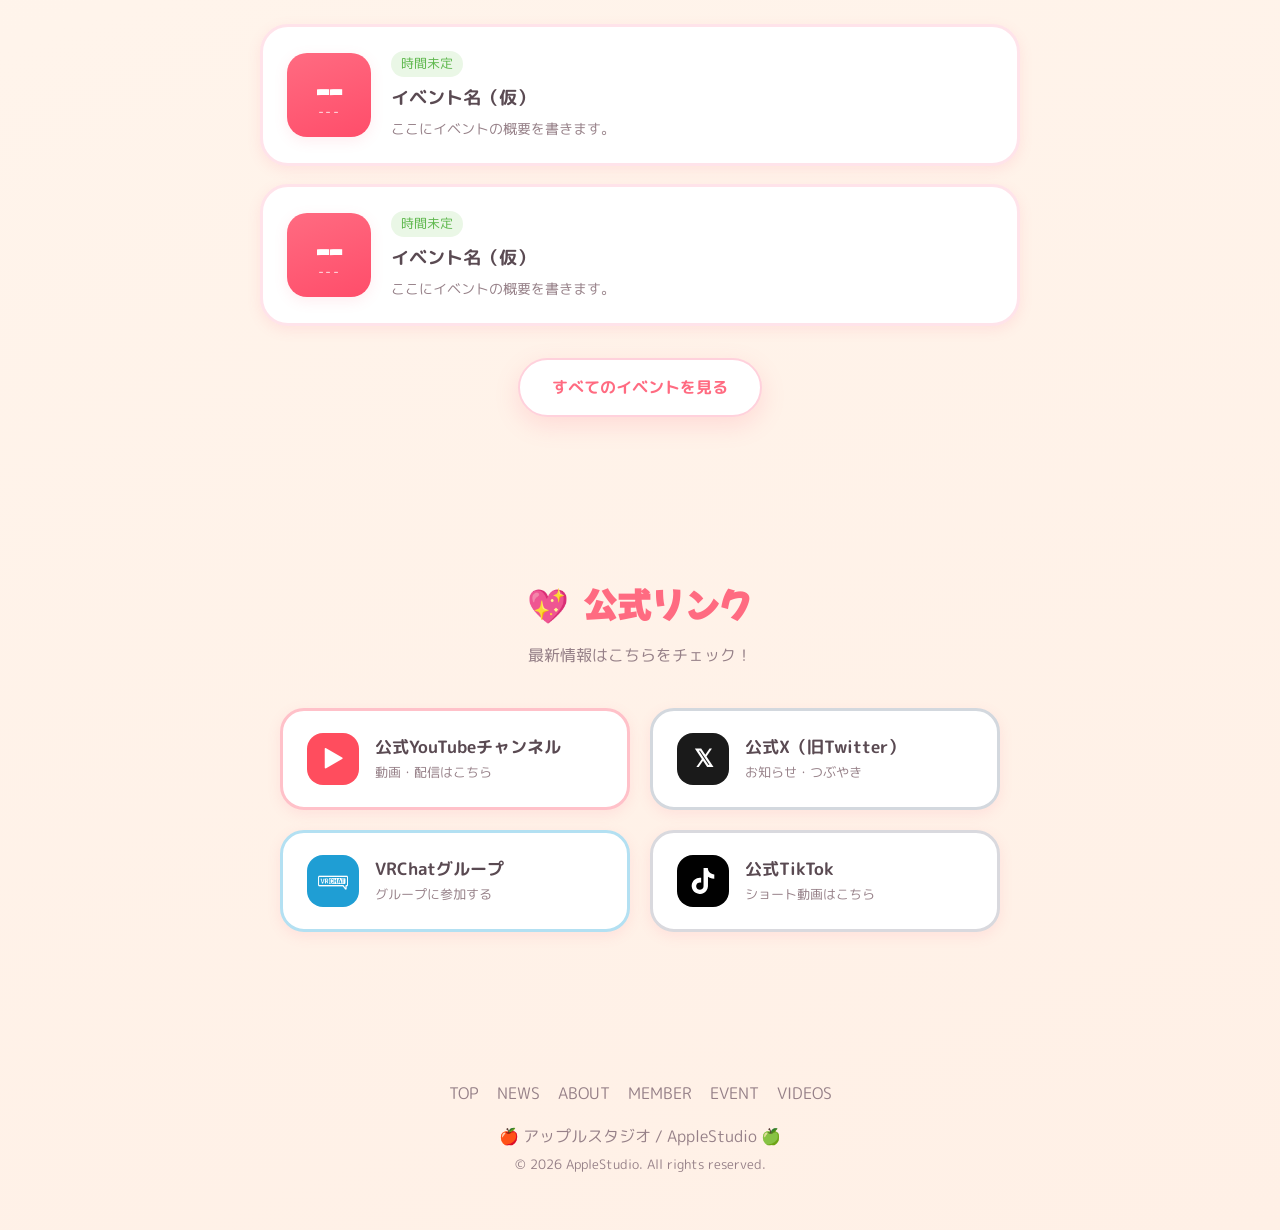
==== commit 84b1b21b: "公式リンクにTikTok(@apst_vrc)を追加 Co-Authored-By: Claude Opus 4.8 <noreply@anthropic.com>" ====
--- a/index.html
+++ b/index.html
@@ -143,6 +143,16 @@
             <span class="link-sub">グループに参加する</span>
           </div>
         </a>
+
+        <a class="link-card tiktok reveal" href="https://www.tiktok.com/@apst_vrc" target="_blank" rel="noopener">
+          <div class="link-icon">
+            <svg viewBox="0 0 24 24" aria-hidden="true"><path fill="currentColor" d="M12.525.02c1.31-.02 2.61-.01 3.91-.02.08 1.53.63 3.09 1.75 4.17 1.12 1.11 2.7 1.62 4.24 1.79v4.03c-1.44-.05-2.89-.35-4.2-.97-.57-.26-1.1-.59-1.62-.93-.01 2.92.01 5.84-.02 8.75-.08 1.4-.54 2.79-1.35 3.94-1.31 1.92-3.58 3.17-5.91 3.21-1.43.08-2.86-.31-4.08-1.03-2.02-1.19-3.44-3.37-3.65-5.71-.02-.5-.03-1-.01-1.49.18-1.9 1.12-3.72 2.58-4.96 1.66-1.44 3.98-2.13 6.15-1.72.02 1.48-.04 2.96-.04 4.44-.99-.32-2.15-.23-3.02.37-.63.41-1.11 1.04-1.36 1.75-.21.51-.15 1.07-.14 1.61.24 1.64 1.82 3.02 3.5 2.87 1.12-.01 2.19-.66 2.77-1.61.19-.33.4-.67.41-1.06.1-1.79.06-3.57.07-5.36.01-4.03-.01-8.05.02-12.07z"/></svg>
+          </div>
+          <div class="link-text">
+            <span class="link-label">公式TikTok</span>
+            <span class="link-sub">ショート動画はこちら</span>
+          </div>
+        </a>
       </div>
     </section>
   </main>
--- a/style.css
+++ b/style.css
@@ -88,6 +88,7 @@
 }
 .nav {
   height: var(--nav-h);
+  max-width: none;
   display: flex;
   align-items: center;
   justify-content: space-between;
@@ -211,7 +212,7 @@
   animation: bounce 2.4s ease-in-out infinite;
 }
 .hero-logo {
-  width: min(360px, 76vw);
+  width: min(460px, 86vw);
   margin: 0 auto 10px;
   cursor: pointer;
   filter: drop-shadow(0 12px 22px rgba(255, 107, 129, 0.28));
@@ -708,6 +709,9 @@
   object-fit: contain;
   filter: brightness(0) invert(1);
 }
+.link-card.tiktok { border-color: #d9d9de; }
+.link-card.tiktok .link-icon { background: #010101; color: var(--white); }
+.link-icon svg { width: 26px; height: 26px; }
 .link-text { display: flex; flex-direction: column; }
 .link-label { font-weight: 700; font-size: 1.05rem; }
 .link-sub { font-size: 0.84rem; color: var(--text-soft); }
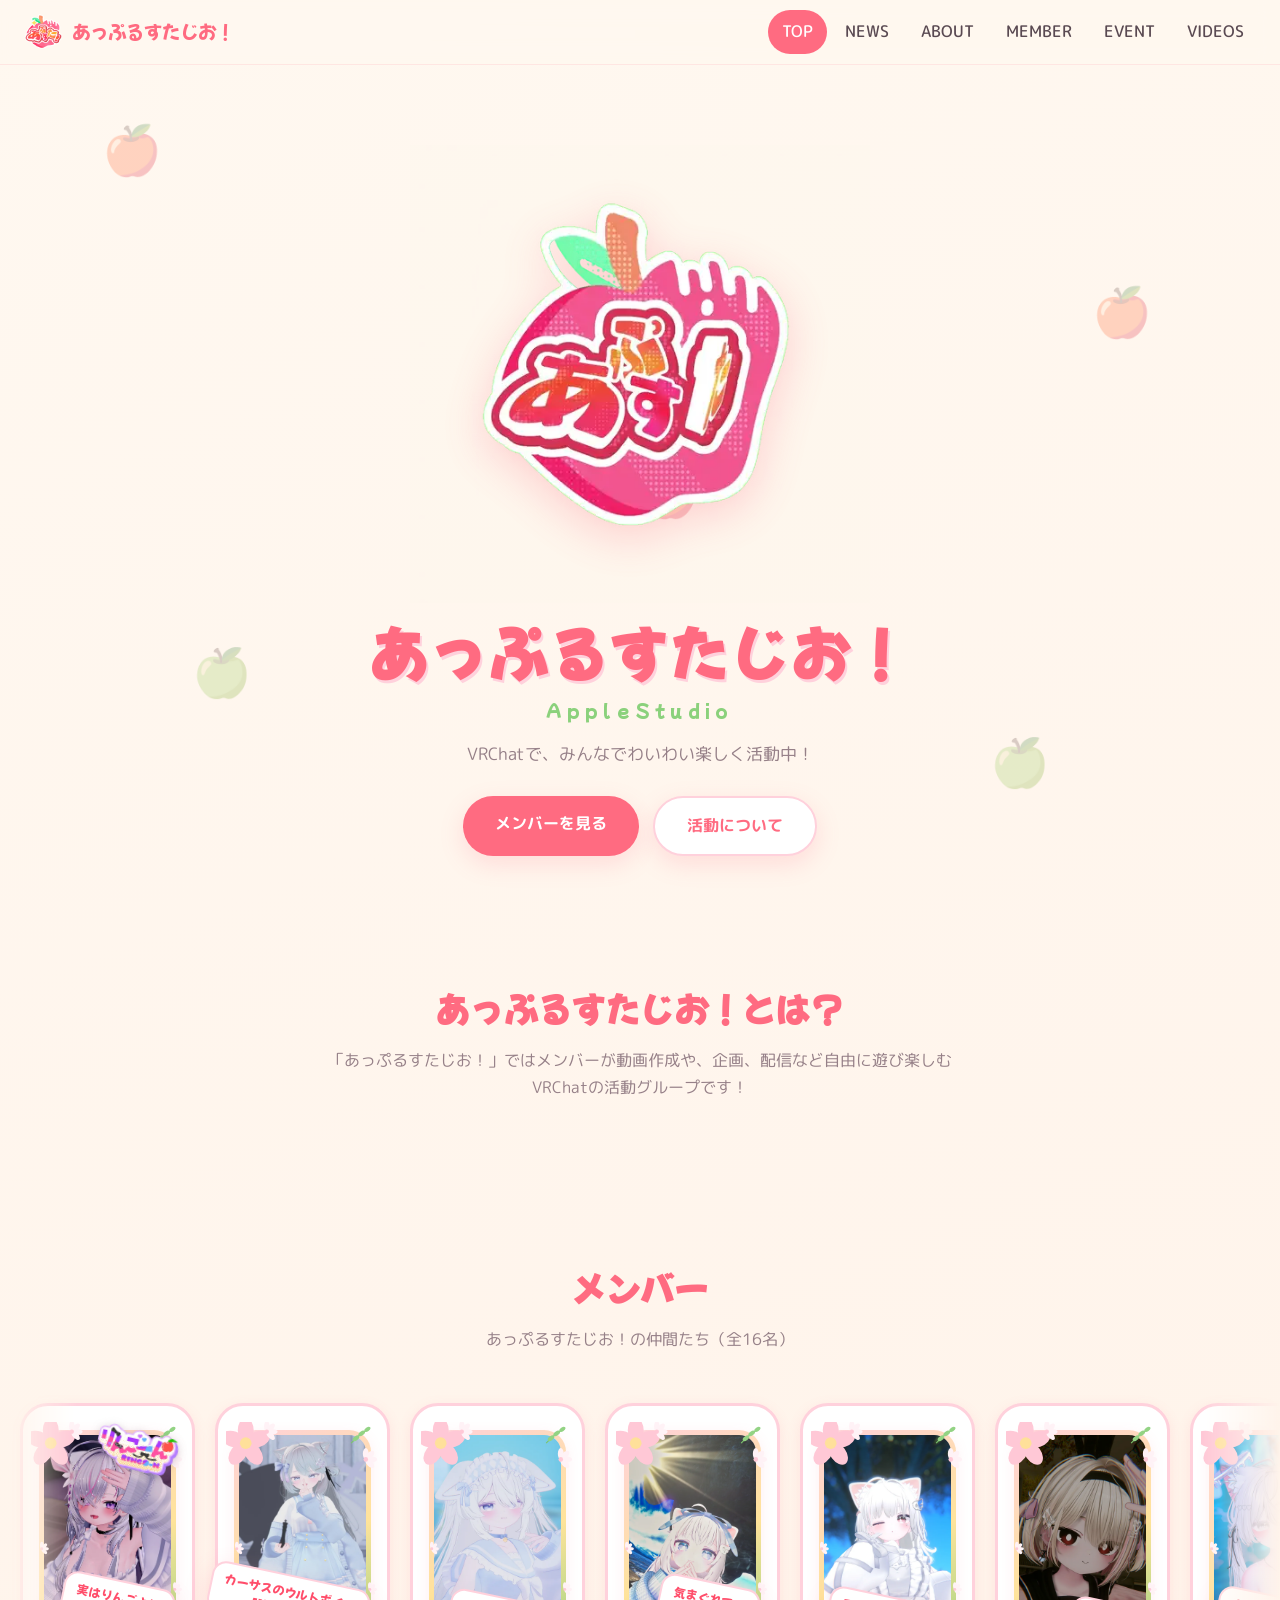
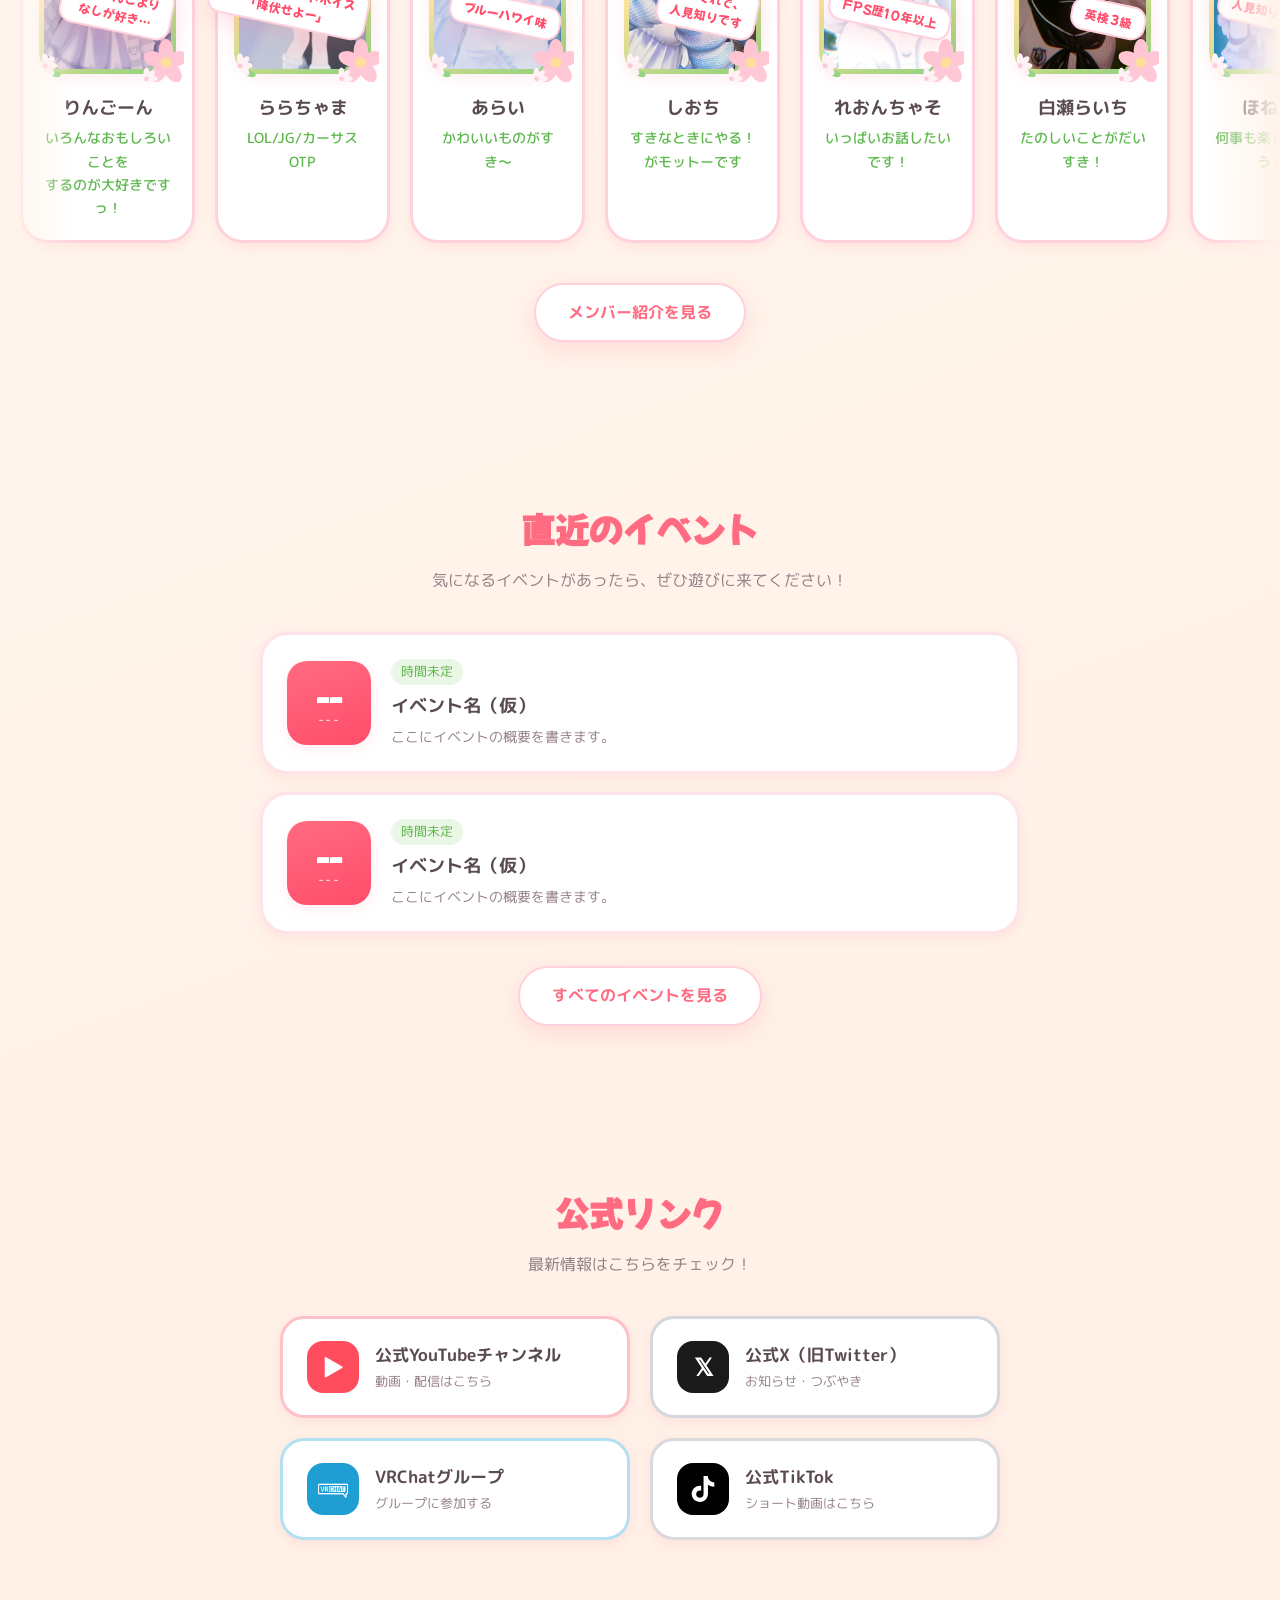
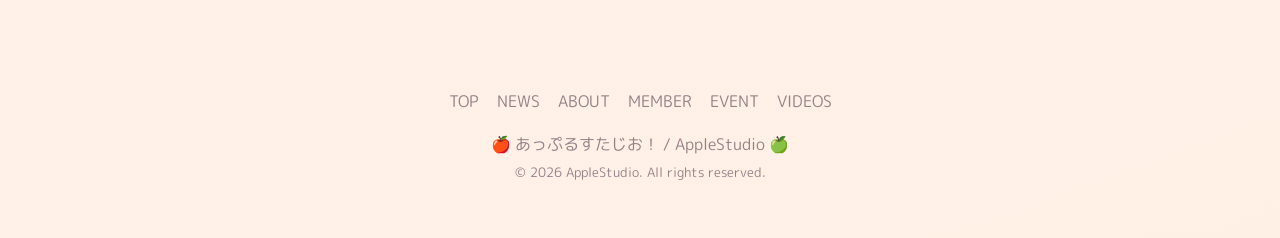
==== commit 4243244d: "ブランド名を「あっぷるすたじお！」に変更、Topにメンバー流れ表示を追加ほか - サイト全体の「アップルスタジオ」→「あっぷるすたじお！」 - Topに横スクロールのメンバー表示を追加（カードを直接埋" ====
--- a/index.html
+++ b/index.html
@@ -3,12 +3,12 @@
 <head>
   <meta charset="UTF-8" />
   <meta name="viewport" content="width=device-width, initial-scale=1.0" />
-  <title>アップルスタジオ｜AppleStudio</title>
-  <meta name="description" content="VRChatグループ「アップルスタジオ（AppleStudio）」の公式ページ。メンバー紹介、活動内容、イベント、ギャラリー、公式YouTube・Xはこちらから。" />
+  <title>あっぷるすたじお！｜AppleStudio</title>
+  <meta name="description" content="VRChatグループ「あっぷるすたじお！（AppleStudio）」の公式ページ。メンバー紹介、活動内容、イベント、ギャラリー、公式YouTube・Xはこちらから。" />
 
   <!-- OGP -->
-  <meta property="og:title" content="アップルスタジオ｜AppleStudio" />
-  <meta property="og:description" content="VRChatグループ「アップルスタジオ」の公式ページ" />
+  <meta property="og:title" content="あっぷるすたじお！｜AppleStudio" />
+  <meta property="og:description" content="VRChatグループ「あっぷるすたじお！」の公式ページ" />
   <meta property="og:type" content="website" />
 
   <link rel="preconnect" href="https://fonts.googleapis.com" />
@@ -31,7 +31,7 @@
   <!-- ナビゲーション -->
   <header class="site-header">
     <nav class="nav container">
-      <a class="brand" href="index.html"><img class="brand-logo" src="images/logo.png" alt="" />アップルスタジオ</a>
+      <a class="brand" href="index.html"><img class="brand-logo" src="images/logo.png" alt="" />あっぷるすたじお！</a>
       <button class="nav-toggle" aria-label="メニューを開く" aria-expanded="false">
         <span></span><span></span><span></span>
       </button>
@@ -50,9 +50,9 @@
   <header class="hero">
     <div class="hero-inner">
       <div class="hero-logo" data-logo-anim data-anim="images/logo-animation.webp" data-still="images/logo.png" title="クリックでアニメーション">
-        <img class="logo-img" src="images/logo.png" alt="あぷすた！ アップルスタジオ ロゴ" />
-      </div>
-      <h1 class="title">アップルスタジオ</h1>
+        <img class="logo-img" src="images/logo.png" alt="あぷすた！ あっぷるすたじお！ ロゴ" />
+      </div>
+      <h1 class="title">あっぷるすたじお！</h1>
       <p class="subtitle">AppleStudio</p>
       <p class="tagline">VRChatで、みんなでわいわい楽しく活動中！</p>
       <div class="hero-actions">
@@ -65,29 +65,177 @@
   <main>
     <!-- グループ紹介 -->
     <section class="section">
-      <h2 class="section-title reveal"><span class="emoji">🍏</span> アップルスタジオとは？</h2>
+      <h2 class="section-title reveal">あっぷるすたじお！とは？</h2>
       <p class="section-lead reveal">
-        「アップルスタジオ」は、VRChatを中心に活動している仲良しグループです。<br />
-        みんなで集まって、わいわい楽しい時間を過ごしています！
+        「あっぷるすたじお！」ではメンバーが動画作成や、企画、配信など自由に遊び楽しむVRChatの活動グループです！
       </p>
 
-      <div class="feature-grid">
-        <div class="feature-card reveal">
-          <span class="feature-icon">🎉</span>
-          <h3>みんなで集会</h3>
-          <p>定期的にワールドに集まって、おしゃべりや遊びを楽しみます。</p>
-        </div>
-        <div class="feature-card reveal">
-          <span class="feature-icon">🎬</span>
-          <h3>動画・配信</h3>
-          <p>活動の様子を公式YouTubeチャンネルでお届けしています。</p>
-        </div>
-      </div>
+    </section>
+
+    <!-- メンバー（流れる表示） -->
+    <section class="section">
+      <h2 class="section-title reveal">メンバー</h2>
+      <p class="section-lead reveal">あっぷるすたじお！の仲間たち（全16名）</p>
+      <div class="member-marquee">
+        <!-- ▼ メンバーは members.html と同じカードです。更新時は両方を合わせてください ▼ -->
+        <div class="member-track" data-member-marquee>
+        <div class="member-card">
+          <div class="member-photo">
+            <img src="images/members/ringo-n.webp" alt="りんごーん" onerror="this.style.display='none';this.nextElementSibling.style.display='flex';" />
+            <div class="ph" style="display:none">🍎</div>
+            <img class="member-logo" src="images/members/ringoon-logo.webp" alt="りんごーん ロゴ" />
+            <span class="member-comment">実はりんごより<br>なしが好き…</span>
+          </div>
+          <h3 class="member-name">りんごーん</h3>
+          <p class="member-note">いろんなおもしろいことを<br>するのが大好きですっ！</p>
+        </div>
+        <div class="member-card">
+          <div class="member-photo">
+            <img src="images/members/rara-chama.webp" alt="ららちゃま" onerror="this.style.display='none';this.nextElementSibling.style.display='flex';" />
+            <div class="ph" style="display:none">🍏</div>
+            <span class="member-comment">カーサスのウルトボイス<br>「降伏せよー」</span>
+          </div>
+          <h3 class="member-name">ららちゃま</h3>
+          <p class="member-note">LOL/JG/カーサスOTP</p>
+        </div>
+        <div class="member-card">
+          <div class="member-photo">
+            <img src="images/members/arai.webp" alt="あらい" onerror="this.style.display='none';this.nextElementSibling.style.display='flex';" />
+            <div class="ph" style="display:none">🍎</div>
+            <span class="member-comment">ブルーハワイ味</span>
+          </div>
+          <h3 class="member-name">あらい</h3>
+          <p class="member-note">かわいいものがすき〜</p>
+        </div>
+        <div class="member-card">
+          <div class="member-photo">
+            <img src="images/members/shiochi.webp" alt="しおち" onerror="this.style.display='none';this.nextElementSibling.style.display='flex';" />
+            <div class="ph" style="display:none">🍏</div>
+            <span class="member-comment">気まぐれで、<br>人見知りです</span>
+          </div>
+          <h3 class="member-name">しおち</h3>
+          <p class="member-note">すきなときにやる！<br>がモットーです</p>
+        </div>
+        <div class="member-card">
+          <div class="member-photo">
+            <img src="images/members/reon-chaso.webp" alt="れおんちゃそ" onerror="this.style.display='none';this.nextElementSibling.style.display='flex';" />
+            <div class="ph" style="display:none">🍎</div>
+            <span class="member-comment">FPS歴10年以上</span>
+          </div>
+          <h3 class="member-name">れおんちゃそ</h3>
+          <p class="member-note">いっぱいお話したいです！</p>
+        </div>
+        <div class="member-card">
+          <div class="member-photo">
+            <img src="images/members/shirase-raichi.webp" alt="白瀬らいち" onerror="this.style.display='none';this.nextElementSibling.style.display='flex';" />
+            <div class="ph" style="display:none">🍏</div>
+            <span class="member-comment">英検３級</span>
+          </div>
+          <h3 class="member-name">白瀬らいち</h3>
+          <p class="member-note">たのしいことがだいすき！</p>
+        </div>
+        <div class="member-card">
+          <div class="member-photo">
+            <img src="images/members/hone-chi.webp" alt="ほねちー" onerror="this.style.display='none';this.nextElementSibling.style.display='flex';" />
+            <div class="ph" style="display:none">🍎</div>
+            <span class="member-comment">人見知りかも…！</span>
+          </div>
+          <h3 class="member-name">ほねちー</h3>
+          <p class="member-note">何事も楽しんでいこうっ！</p>
+        </div>
+        <div class="member-card">
+          <div class="member-photo">
+            <img src="images/members/masshiro-tamago.webp" alt="まっしろたまご" onerror="this.style.display='none';this.nextElementSibling.style.display='flex';" />
+            <div class="ph" style="display:none">🍏</div>
+            <span class="member-comment">YMM4使えますって<br>言って入りました</span>
+          </div>
+          <h3 class="member-name">まっしろたまご</h3>
+          <p class="member-note">”たまごぼーろ”の<br>たまごです</p>
+        </div>
+        <div class="member-card">
+          <div class="member-photo">
+            <img src="images/members/ko-cha.webp" alt="こうちゃ" onerror="this.style.display='none';this.nextElementSibling.style.display='flex';" />
+            <div class="ph" style="display:none">🍎</div>
+            <span class="member-comment">ぜんちぜんのお！</span>
+          </div>
+          <h3 class="member-name">こうちゃ</h3>
+          <p class="member-note">みんなを心の底から<br>愛してる</p>
+        </div>
+        <div class="member-card">
+          <div class="member-photo">
+            <img src="images/members/stove.webp" alt="すとーぶ" onerror="this.style.display='none';this.nextElementSibling.style.display='flex';" />
+            <div class="ph" style="display:none">🍏</div>
+            <span class="member-comment">所持:銀貨三十/縄</span>
+          </div>
+          <h3 class="member-name">すとーぶ</h3>
+          <p class="member-note">興味/好奇心/得手不得手</p>
+        </div>
+        <div class="member-card">
+          <div class="member-photo">
+            <img src="images/members/sakura.webp" alt="さくら" onerror="this.style.display='none';this.nextElementSibling.style.display='flex';" />
+            <div class="ph" style="display:none">🍎</div>
+            <span class="member-comment">さくらがガッツポーズをすると、<br>日本列島が出来た</span>
+          </div>
+          <h3 class="member-name">さくら</h3>
+          <p class="member-note">やる気120％！<br>全力投球！！</p>
+        </div>
+        <div class="member-card">
+          <div class="member-photo">
+            <img src="images/members/risa.webp" alt="りさ" onerror="this.style.display='none';this.nextElementSibling.style.display='flex';" />
+            <div class="ph" style="display:none">🍏</div>
+            <span class="member-comment">波紋使えます</span>
+          </div>
+          <h3 class="member-name">りさ</h3>
+          <p class="member-note">一番ちょける<br>つもりでいきます</p>
+        </div>
+        <div class="member-card">
+          <div class="member-photo">
+            <img src="images/members/shinonome.webp" alt="しののめ" onerror="this.style.display='none';this.nextElementSibling.style.display='flex';" />
+            <div class="ph" style="display:none">🍎</div>
+            <span class="member-comment">日本語19年目</span>
+          </div>
+          <h3 class="member-name">しののめ</h3>
+          <p class="member-note">あぷすたのドンになります</p>
+        </div>
+        <div class="member-card">
+          <div class="member-photo">
+            <img src="images/members/furamu.webp" alt="ふらむ" onerror="this.style.display='none';this.nextElementSibling.style.display='flex';" />
+            <div class="ph" style="display:none">🍏</div>
+            <span class="member-comment">VRchatのpingは<br>ふらむからの距離に<br>比例して上昇する</span>
+          </div>
+          <h3 class="member-name">ふらむ</h3>
+          <p class="member-note">リーダー奪います</p>
+        </div>
+        <div class="member-card">
+          <div class="member-photo">
+            <img src="images/members/tukiniumu.webp" alt="つきにうむ" onerror="this.style.display='none';this.nextElementSibling.style.display='flex';" />
+            <div class="ph" style="display:none">🍎</div>
+            <img class="member-logo" src="images/members/tukinium-logo.webp" alt="つきにうむ ロゴ" />
+            <span class="member-comment">このページを<br>管理している<br>中の人です。</span>
+          </div>
+          <h3 class="member-name">つきにうむ</h3>
+          <p class="member-note">タノシイをカタチに！</p>
+        </div>
+        <div class="member-card">
+          <div class="member-photo">
+            <img src="images/members/chiyu.webp" alt="ちゆ" onerror="this.style.display='none';this.nextElementSibling.style.display='flex';" />
+            <div class="ph" style="display:none">🍏</div>
+            <img class="member-logo" src="images/members/chiyu-logo.webp" alt="ちゆ ロゴ" />
+            <span class="member-comment">ゴミ送り付け屋さん</span>
+          </div>
+          <h3 class="member-name">ちゆ</h3>
+          <p class="member-note">みんなの心をちゆしますっ</p>
+        </div>
+        </div>
+      </div>
+      <p class="section-lead reveal" style="margin-top: 28px;">
+        <a href="members.html" class="btn btn-secondary">メンバー紹介を見る</a>
+      </p>
     </section>
 
     <!-- 直近イベントの抜粋 -->
     <section class="section">
-      <h2 class="section-title reveal"><span class="emoji">📅</span> 直近のイベント</h2>
+      <h2 class="section-title reveal">直近のイベント</h2>
       <p class="section-lead reveal">気になるイベントがあったら、ぜひ遊びに来てください！</p>
 
       <div class="event-list">
@@ -116,7 +264,7 @@
 
     <!-- 公式リンク -->
     <section id="links" class="section">
-      <h2 class="section-title reveal"><span class="emoji">💖</span> 公式リンク</h2>
+      <h2 class="section-title reveal">公式リンク</h2>
       <p class="section-lead reveal">最新情報はこちらをチェック！</p>
 
       <div class="link-grid">
@@ -167,7 +315,7 @@
       <a href="events.html">EVENT</a>
       <a href="gallery.html">VIDEOS</a>
     </nav>
-    <p>🍎 アップルスタジオ / AppleStudio 🍏</p>
+    <p>🍎 あっぷるすたじお！ / AppleStudio 🍏</p>
     <p class="copyright">© <span id="year"></span> AppleStudio. All rights reserved.</p>
   </footer>
 
--- a/style.css
+++ b/style.css
@@ -660,6 +660,38 @@
   box-shadow: var(--shadow-soft);
 }
 
+/* ===== メンバー（Topの流れる表示） ===== */
+.member-marquee {
+  position: relative;
+  left: 50%;
+  width: 100vw;
+  margin-left: -50vw;
+  overflow: hidden;
+  padding: 12px 0;
+  -webkit-mask-image: linear-gradient(to right, transparent, #000 6%, #000 94%, transparent);
+  mask-image: linear-gradient(to right, transparent, #000 6%, #000 94%, transparent);
+}
+.member-track {
+  display: flex;
+  gap: 20px;
+  width: max-content;
+  padding: 0 20px;
+  animation: marquee-left 70s linear infinite;
+}
+.member-marquee:hover .member-track { animation-play-state: paused; }
+.member-track .member-card {
+  flex: 0 0 auto;
+  width: 175px;
+}
+@keyframes marquee-left {
+  from { transform: translateX(0); }
+  to   { transform: translateX(-50%); }
+}
+@media (prefers-reduced-motion: reduce) {
+  .member-track { animation: none; }
+  .member-marquee { overflow-x: auto; }
+}
+
 /* ===== 公式リンク ===== */
 .link-grid {
   display: grid;
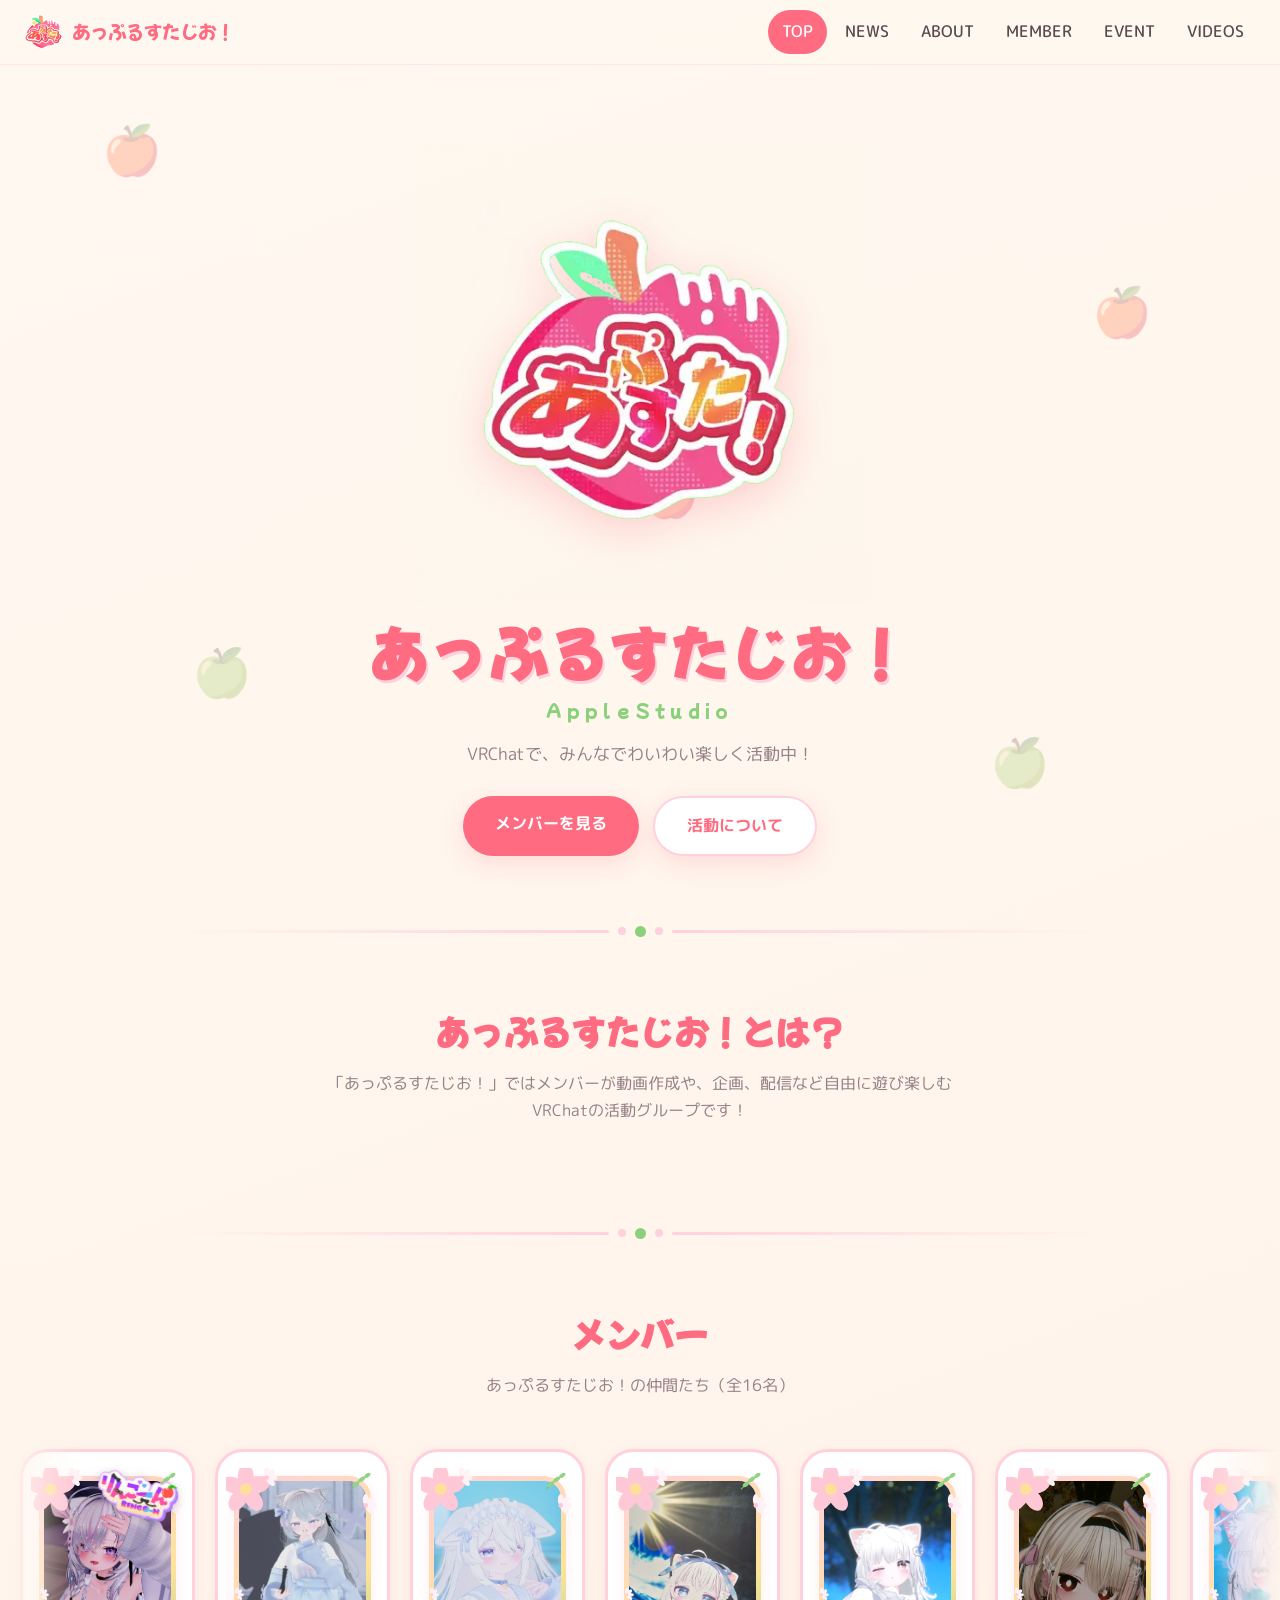
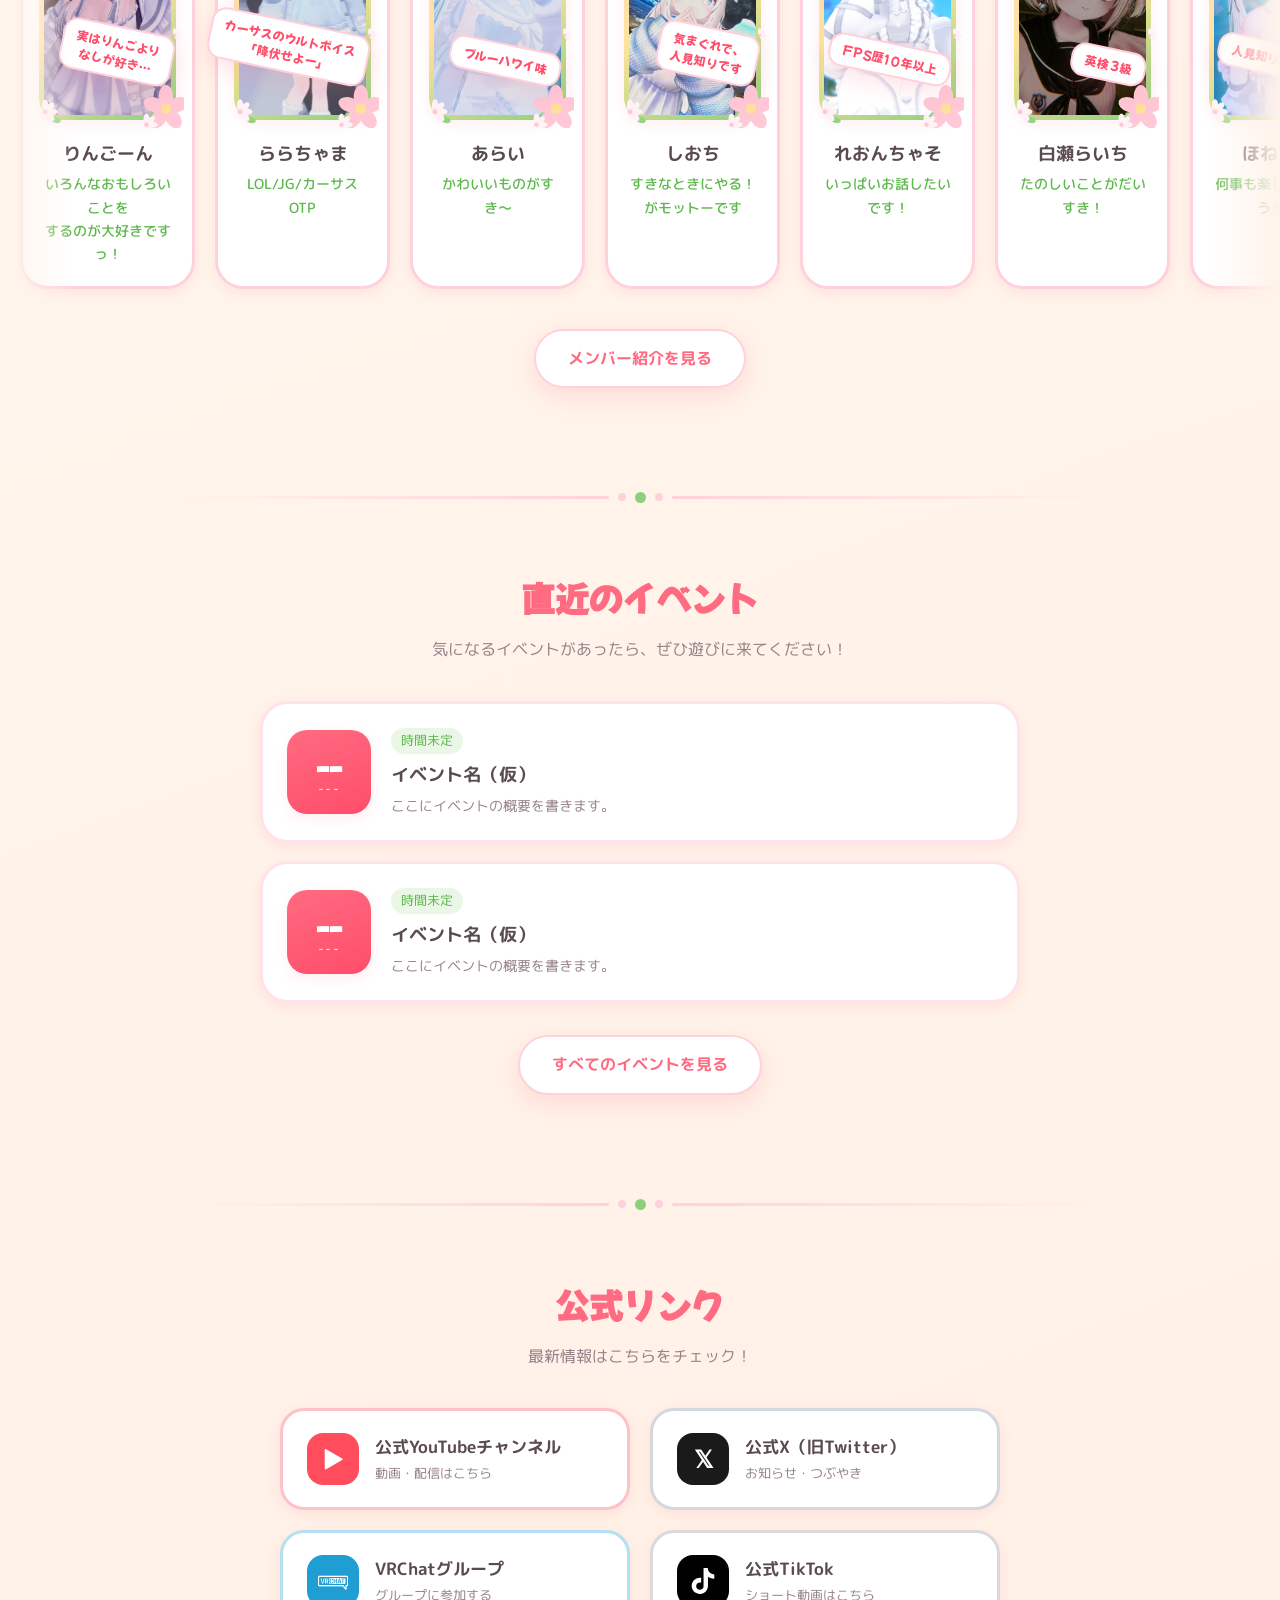
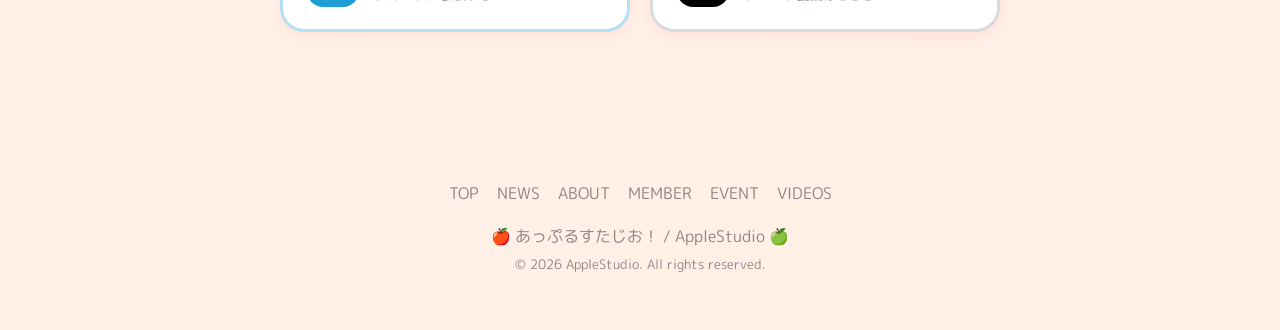
==== commit 9352e869: "メンバーカードをクリックで詳細展開（左:カード/右:X投稿動画）、セクション仕切り追加 - members.html: 各カードにdata-x（X投稿URL）を付与、widgets.js読み込み - " ====
--- a/index.html
+++ b/index.html
@@ -63,6 +63,8 @@
   </header>
 
   <main>
+    <div class="divider" aria-hidden="true"><span></span><span></span><span></span></div>
+
     <!-- グループ紹介 -->
     <section class="section">
       <h2 class="section-title reveal">あっぷるすたじお！とは？</h2>
@@ -71,6 +73,8 @@
       </p>
 
     </section>
+
+    <div class="divider" aria-hidden="true"><span></span><span></span><span></span></div>
 
     <!-- メンバー（流れる表示） -->
     <section class="section">
@@ -232,6 +236,8 @@
         <a href="members.html" class="btn btn-secondary">メンバー紹介を見る</a>
       </p>
     </section>
+
+    <div class="divider" aria-hidden="true"><span></span><span></span><span></span></div>
 
     <!-- 直近イベントの抜粋 -->
     <section class="section">
@@ -261,6 +267,8 @@
         <a href="events.html" class="btn btn-secondary">すべてのイベントを見る</a>
       </p>
     </section>
+
+    <div class="divider" aria-hidden="true"><span></span><span></span><span></span></div>
 
     <!-- 公式リンク -->
     <section id="links" class="section">
--- a/style.css
+++ b/style.css
@@ -341,6 +341,38 @@
   max-width: 640px;
 }
 
+/* ===== セクションの仕切り ===== */
+.divider {
+  display: flex;
+  align-items: center;
+  justify-content: center;
+  gap: 9px;
+  max-width: 960px;
+  margin: 6px auto;
+  padding: 0 22px;
+}
+.divider::before,
+.divider::after {
+  content: "";
+  flex: 1;
+  height: 3px;
+  border-radius: 3px;
+}
+.divider::before { background: linear-gradient(to right, transparent, var(--apple-pink)); }
+.divider::after  { background: linear-gradient(to left, transparent, var(--apple-pink)); }
+.divider span {
+  width: 8px;
+  height: 8px;
+  border-radius: 50%;
+  background: var(--apple-pink);
+  flex: 0 0 auto;
+}
+.divider span:nth-child(2) {
+  width: 11px;
+  height: 11px;
+  background: var(--apple-green);
+}
+
 /* ===== 汎用カードグリッド ===== */
 .feature-grid {
   display: grid;
@@ -682,6 +714,7 @@
 .member-track .member-card {
   flex: 0 0 auto;
   width: 175px;
+  cursor: pointer;
 }
 @keyframes marquee-left {
   from { transform: translateX(0); }
@@ -690,6 +723,88 @@
 @media (prefers-reduced-motion: reduce) {
   .member-track { animation: none; }
   .member-marquee { overflow-x: auto; }
+}
+
+/* ===== メンバー詳細（インライン：カードの間に枠で展開／左:カード 右:動画） ===== */
+.member-grid .member-card { cursor: pointer; }
+.member-detail {
+  grid-column: 1 / -1;
+  display: flex;
+  gap: 26px;
+  align-items: center;
+  justify-content: center;
+  background: var(--white);
+  border: 3px solid var(--apple-pink);
+  border-radius: var(--radius);
+  box-shadow: var(--shadow);
+  padding: 24px 26px;
+  position: relative;
+  animation: detail-in 0.25s ease;
+}
+@keyframes detail-in {
+  from { opacity: 0; transform: translateY(-6px); }
+  to   { opacity: 1; transform: none; }
+}
+.member-detail-card { flex: 0 0 230px; }
+.member-detail-card .member-card { width: 230px; cursor: default; }
+.member-detail-video { flex: 1 1 auto; min-width: 0; max-width: 560px; }
+/* 一言（動画の上・A=上 / B=下） */
+.detail-words {
+  text-align: center;
+  margin-bottom: 14px;
+}
+.detail-words .detail-a {
+  margin: 0;
+  color: var(--apple-green-deep);
+  font-weight: 500;
+  font-size: 0.9rem;
+}
+.detail-words .detail-b {
+  margin: 4px 0 0;
+  font-family: "Mochiy Pop One", sans-serif;
+  color: var(--apple-red-deep);
+  font-size: 1.05rem;
+  line-height: 1.4;
+}
+/* 動画を囲む枠 */
+.detail-video-frame {
+  border: 3px solid var(--apple-pink);
+  border-radius: 18px;
+  padding: 10px;
+  background: var(--cream);
+  box-shadow: var(--shadow-soft);
+}
+.x-embed {
+  width: 100%;
+  max-width: 560px;
+  margin: 0 auto;
+  max-height: 70vh;
+  overflow-y: auto;
+}
+.x-embed .twitter-tweet { margin: 0 auto !important; }
+.video-soon {
+  padding: 48px 20px;
+  text-align: center;
+  color: var(--text-soft);
+  font-weight: 700;
+}
+.member-detail-close {
+  position: absolute;
+  top: 12px;
+  right: 14px;
+  width: 38px;
+  height: 38px;
+  border: none;
+  border-radius: 50%;
+  background: var(--cream-deep);
+  color: var(--apple-red);
+  font-size: 1.3rem;
+  cursor: pointer;
+  box-shadow: var(--shadow-soft);
+}
+@media (max-width: 760px) {
+  .member-detail { flex-direction: column; gap: 16px; }
+  .member-detail-video { width: 100%; max-width: none; }
 }
 
 /* ===== 公式リンク ===== */
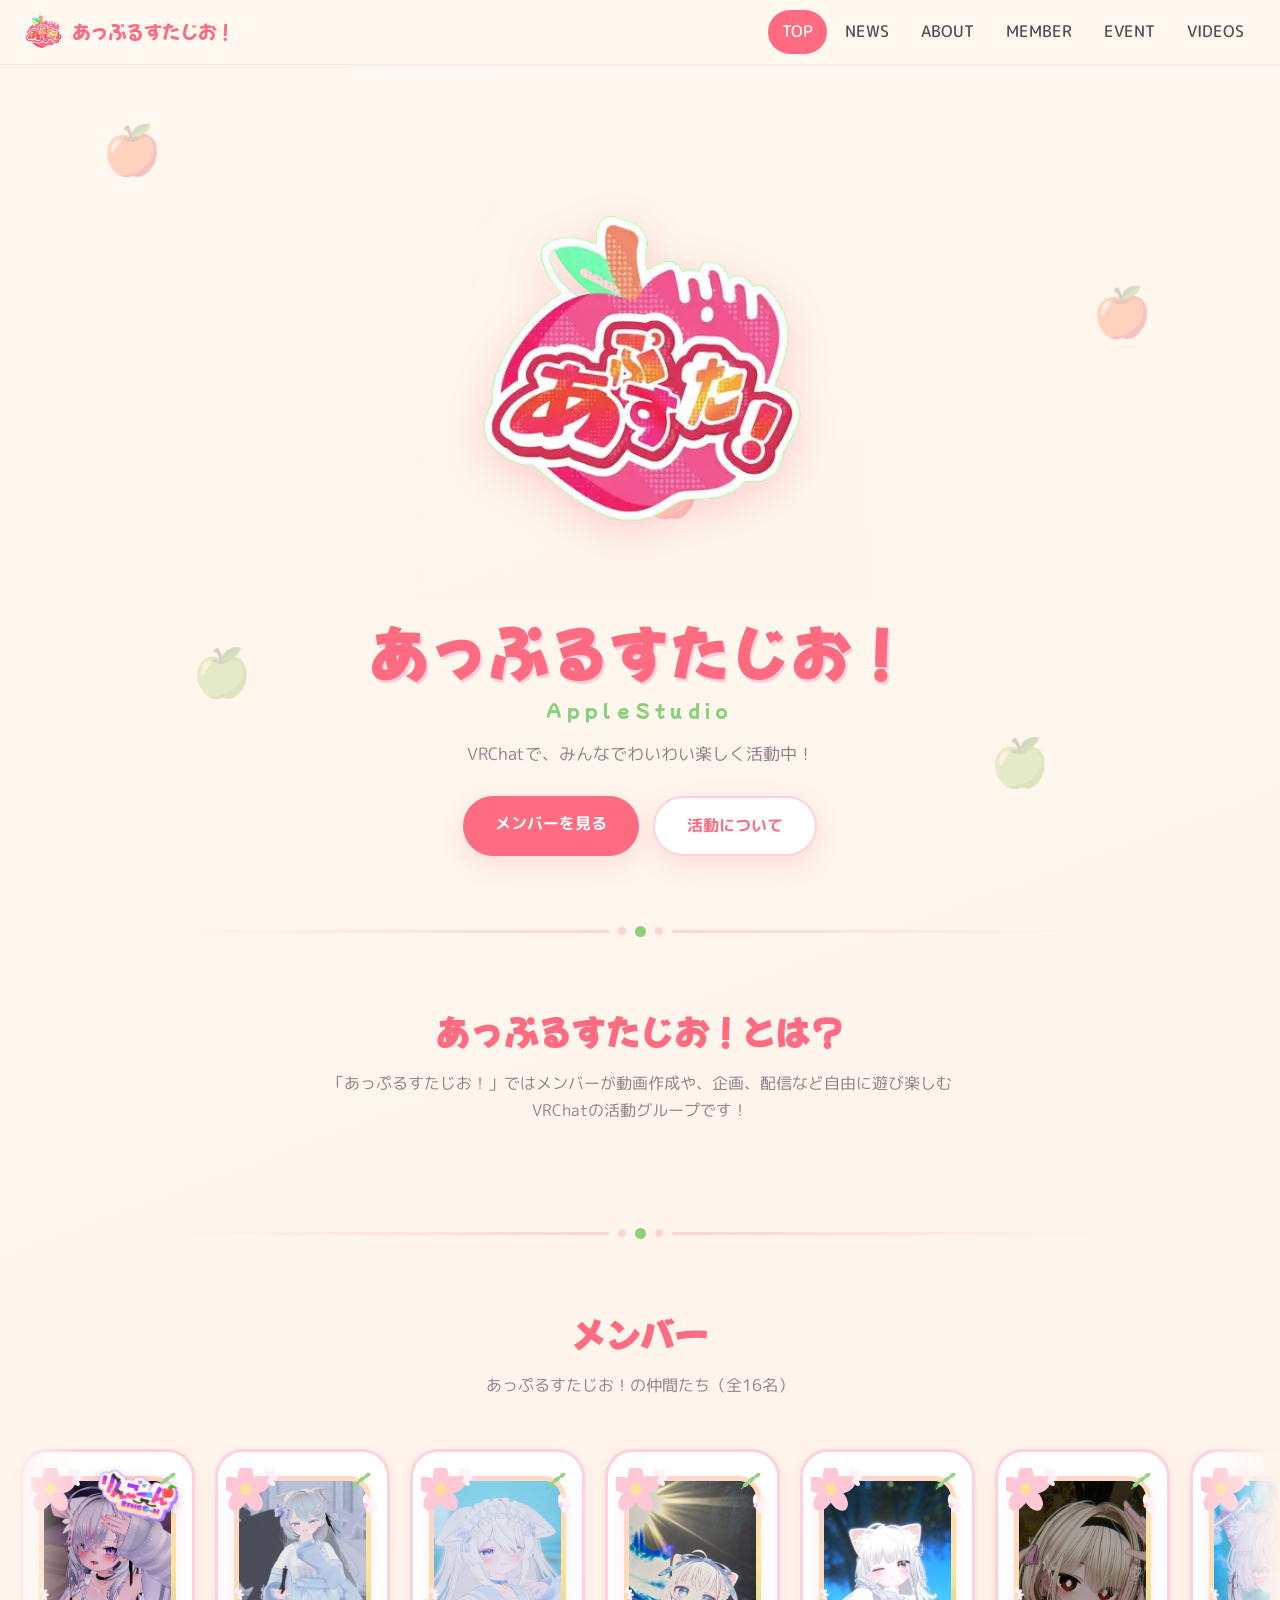
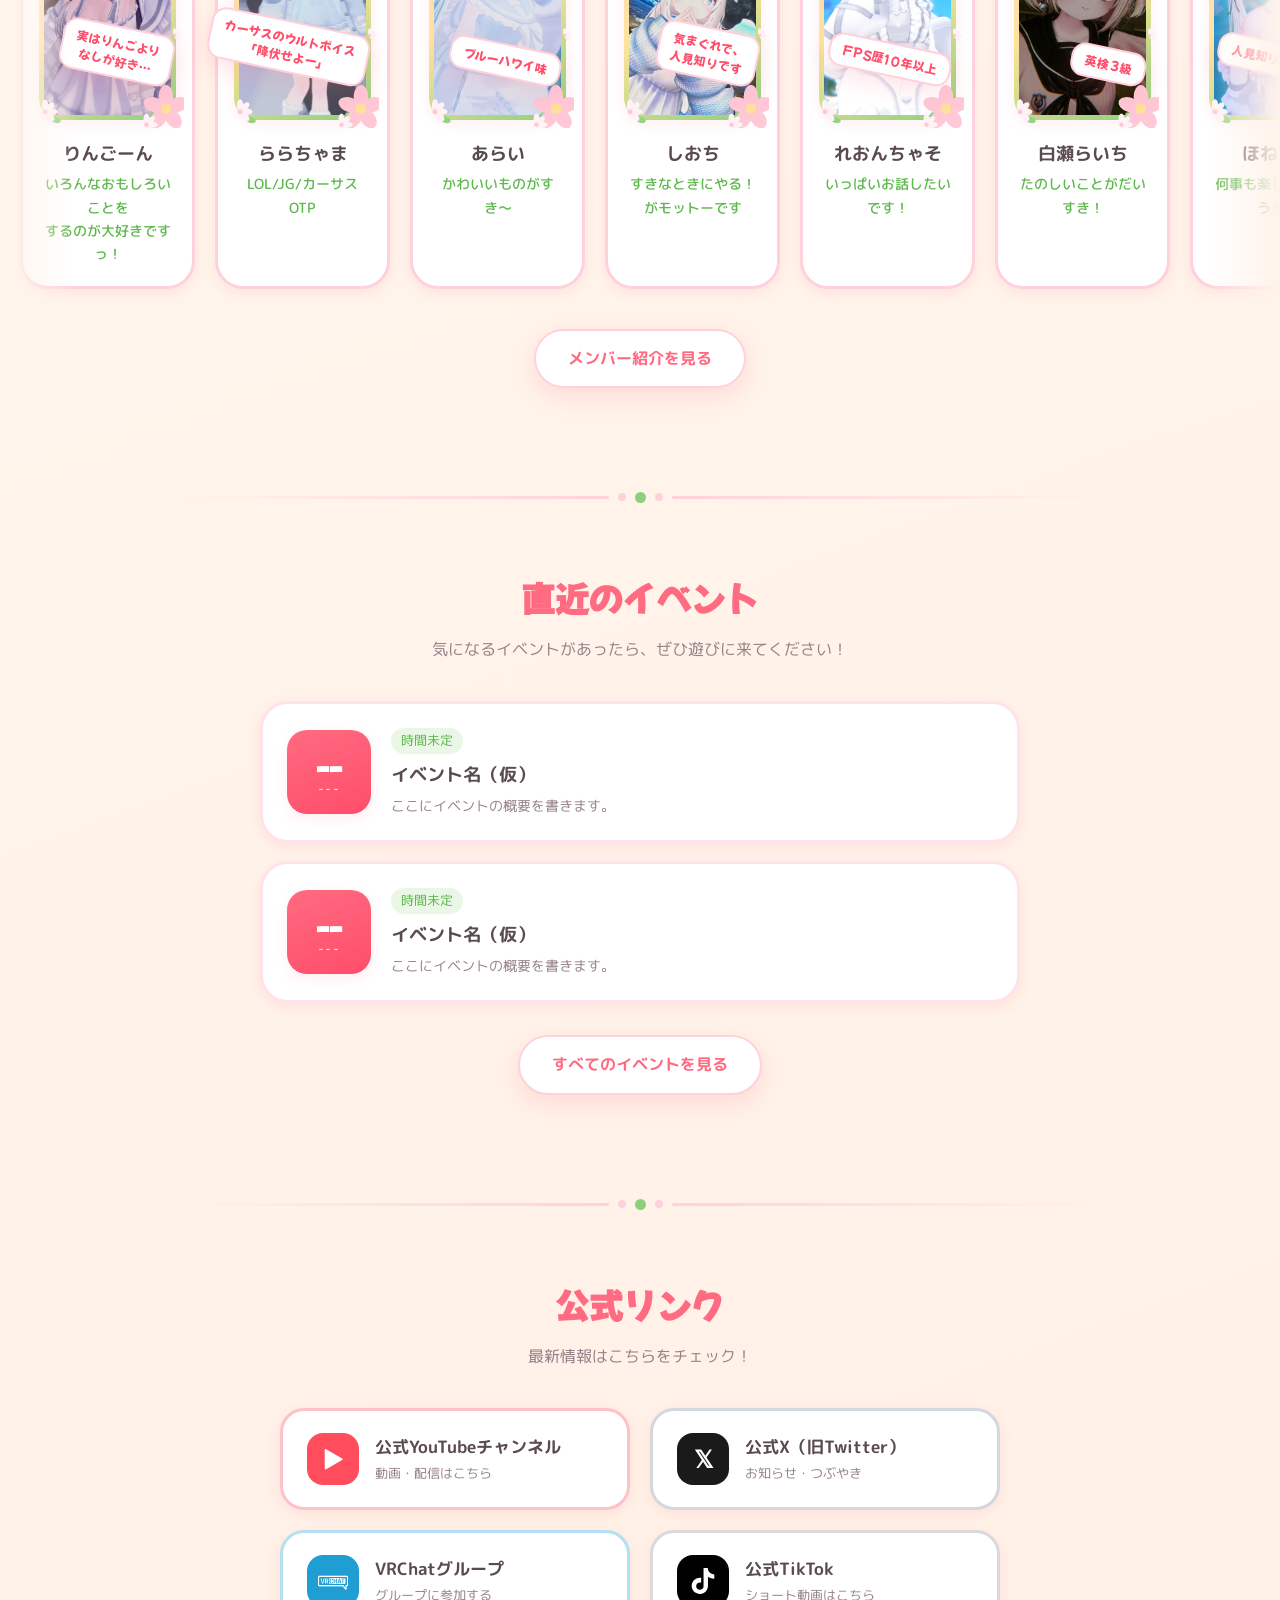
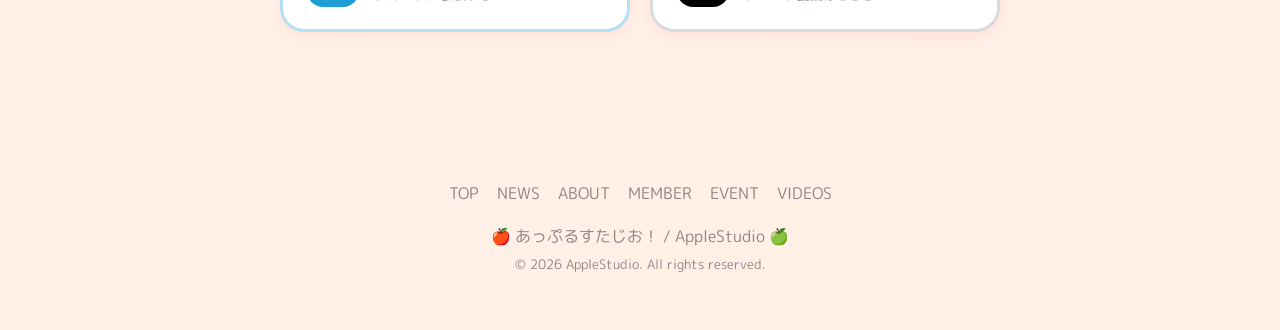
==== commit 9b484617: "ロゴが本番で消える不具合を修正・キャッシュ無効化・動画フォールバック追加 - logo: blob(ObjectURL)方式が一部ブラウザで描画されずロゴがalt表示になる回帰を修正。   通常の画像" ====
--- a/index.html
+++ b/index.html
@@ -16,7 +16,7 @@
   <link href="https://fonts.googleapis.com/css2?family=Mochiy+Pop+One&family=M+PLUS+Rounded+1c:wght@400;500;700&display=swap" rel="stylesheet" />
   <link rel="icon" href="images/logo.png" />
   <meta property="og:image" content="images/logo.png" />
-  <link rel="stylesheet" href="style.css" />
+  <link rel="stylesheet" href="style.css?v=20260623" />
 </head>
 <body>
   <!-- ふわふわ背景の飾り -->
@@ -327,6 +327,6 @@
     <p class="copyright">© <span id="year"></span> AppleStudio. All rights reserved.</p>
   </footer>
 
-  <script src="script.js"></script>
+  <script src="script.js?v=20260623"></script>
 </body>
 </html>
--- a/style.css
+++ b/style.css
@@ -219,6 +219,14 @@
   transition: transform 0.2s ease;
 }
 .hero-logo:hover { transform: scale(1.04); }
+.hero-logo:active { transform: scale(0.97); }
+.hero-logo.is-pop { animation: logo-pop 0.45s ease; }
+@keyframes logo-pop {
+  0%   { transform: scale(1); }
+  35%  { transform: scale(0.92); }
+  70%  { transform: scale(1.06); }
+  100% { transform: scale(1); }
+}
 .hero-logo img {
   display: block;
   width: 100%;
@@ -782,6 +790,16 @@
   overflow-y: auto;
 }
 .x-embed .twitter-tweet { margin: 0 auto !important; }
+.video-grid {
+  display: flex;
+  flex-wrap: wrap;
+  justify-content: center;
+  gap: 24px;
+}
+.video-grid .x-embed {
+  flex: 1 1 380px;
+  max-width: 480px;
+}
 .video-soon {
   padding: 48px 20px;
   text-align: center;
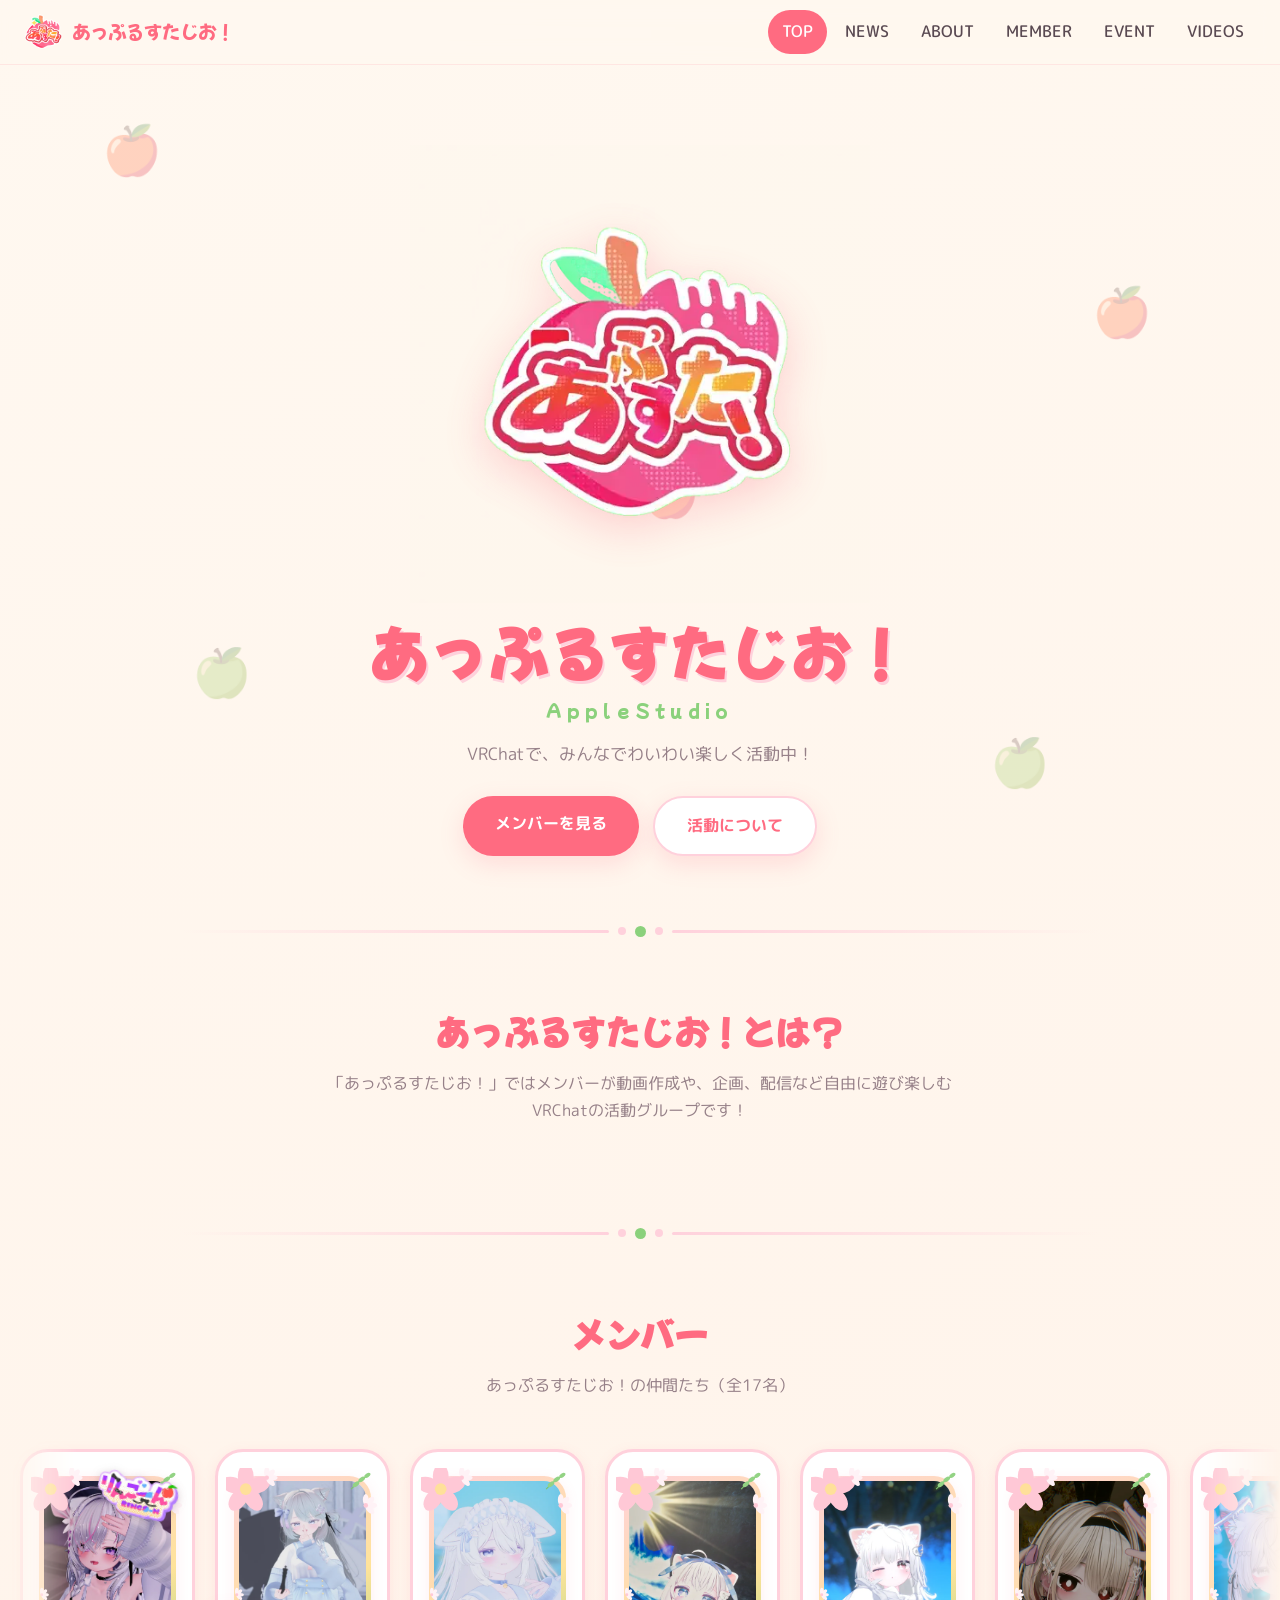
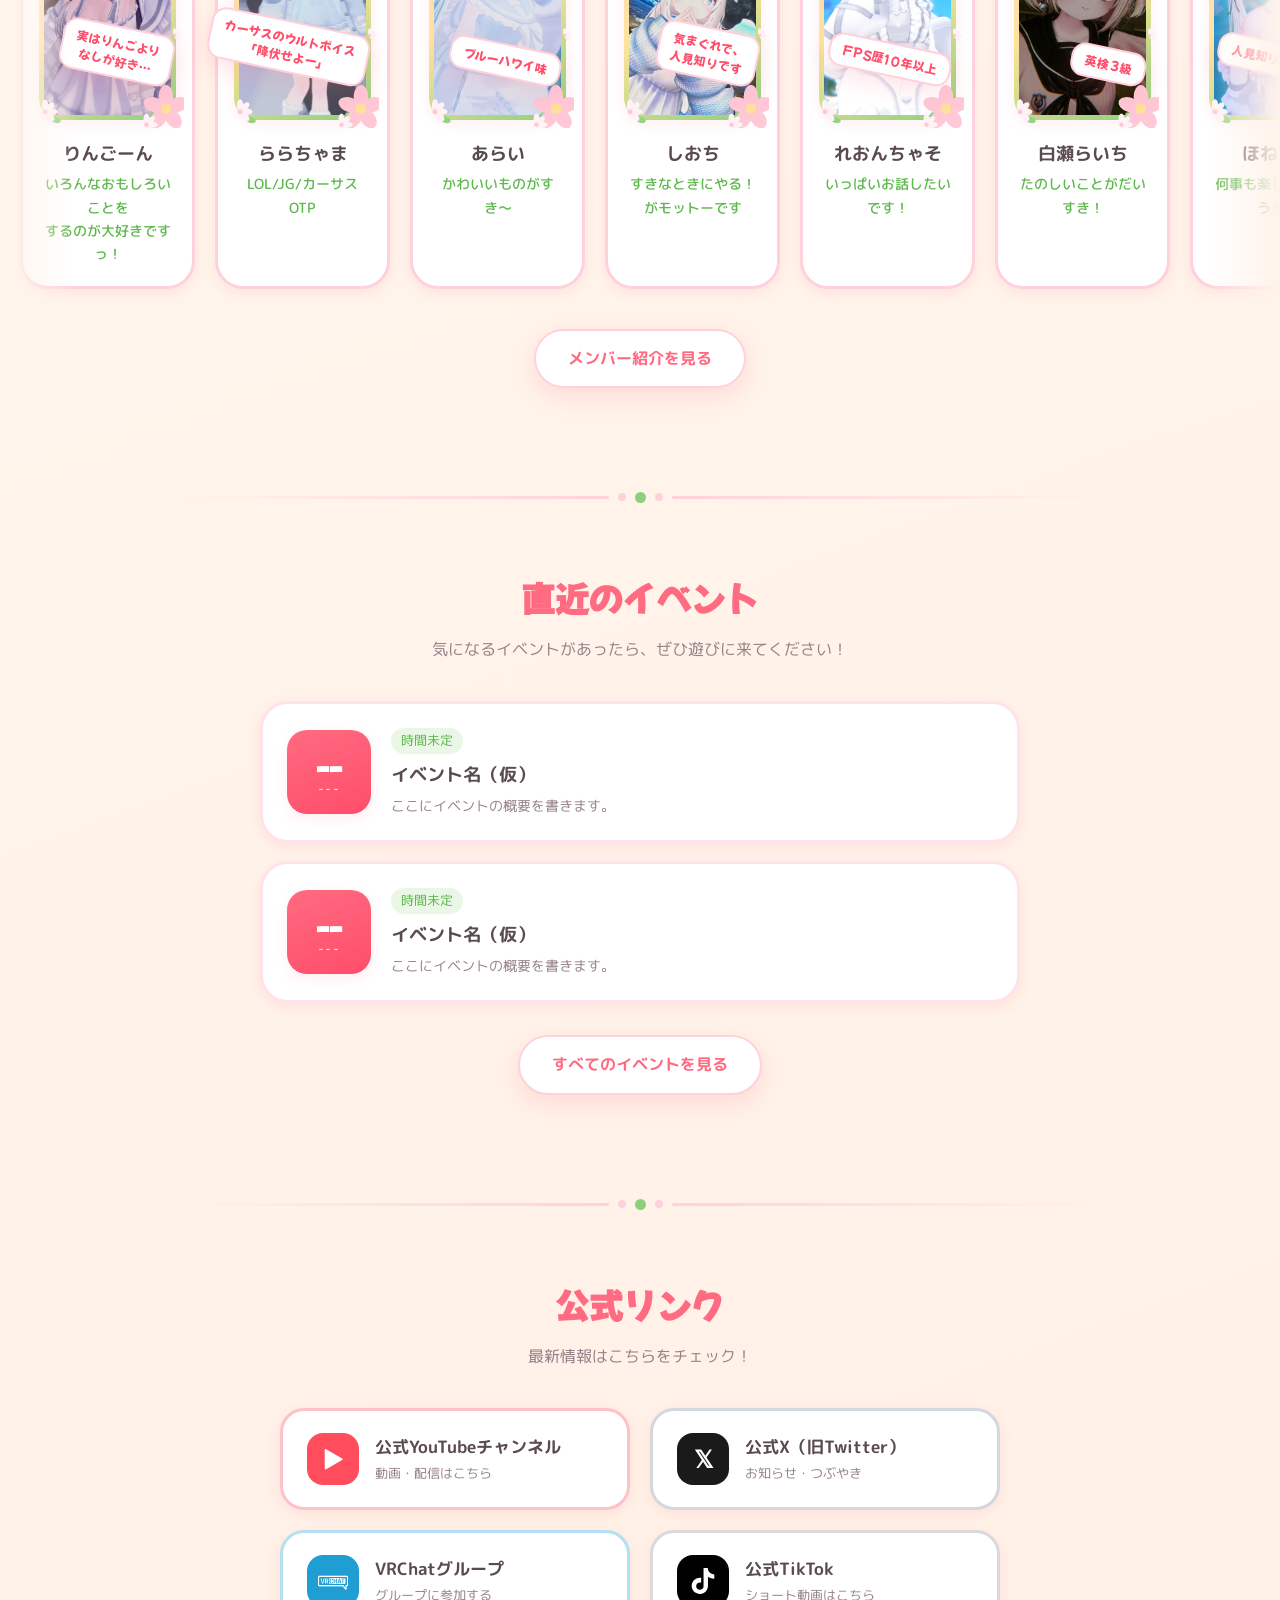
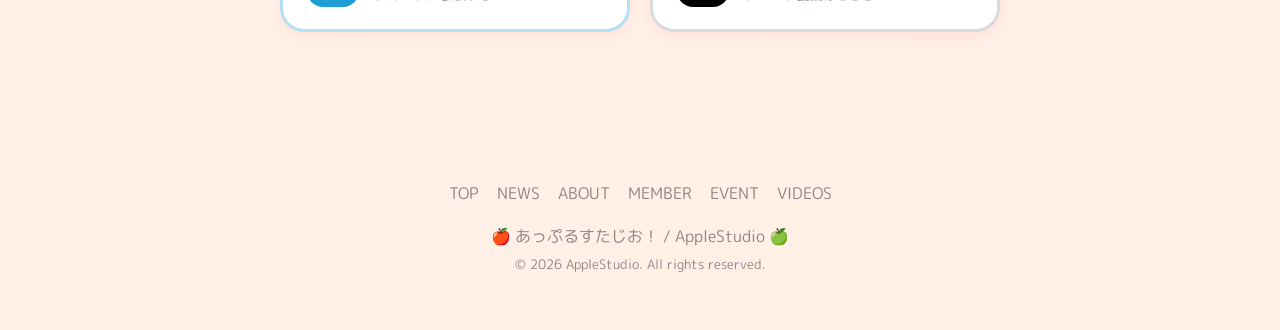
==== commit c260cd90: "メンバー「ふろー」を追加（全17名） - members.html / index.html にふろーのカードを追加 - 写真 furo.webp を追加（VRChatスクショを720x1280 we" ====
--- a/index.html
+++ b/index.html
@@ -79,7 +79,7 @@
     <!-- メンバー（流れる表示） -->
     <section class="section">
       <h2 class="section-title reveal">メンバー</h2>
-      <p class="section-lead reveal">あっぷるすたじお！の仲間たち（全16名）</p>
+      <p class="section-lead reveal">あっぷるすたじお！の仲間たち（全17名）</p>
       <div class="member-marquee">
         <!-- ▼ メンバーは members.html と同じカードです。更新時は両方を合わせてください ▼ -->
         <div class="member-track" data-member-marquee>
@@ -229,6 +229,15 @@
           </div>
           <h3 class="member-name">ちゆ</h3>
           <p class="member-note">みんなの心をちゆしますっ</p>
+        </div>
+        <div class="member-card">
+          <div class="member-photo">
+            <img src="images/members/furo.webp" alt="ふろー" onerror="this.style.display='none';this.nextElementSibling.style.display='flex';" />
+            <div class="ph" style="display:none">🍎</div>
+            <span class="member-comment">ハッピーな動画で<br>世界を救います</span>
+          </div>
+          <h3 class="member-name">ふろー</h3>
+          <p class="member-note">動画をこねこねするぞ～！</p>
         </div>
         </div>
       </div>
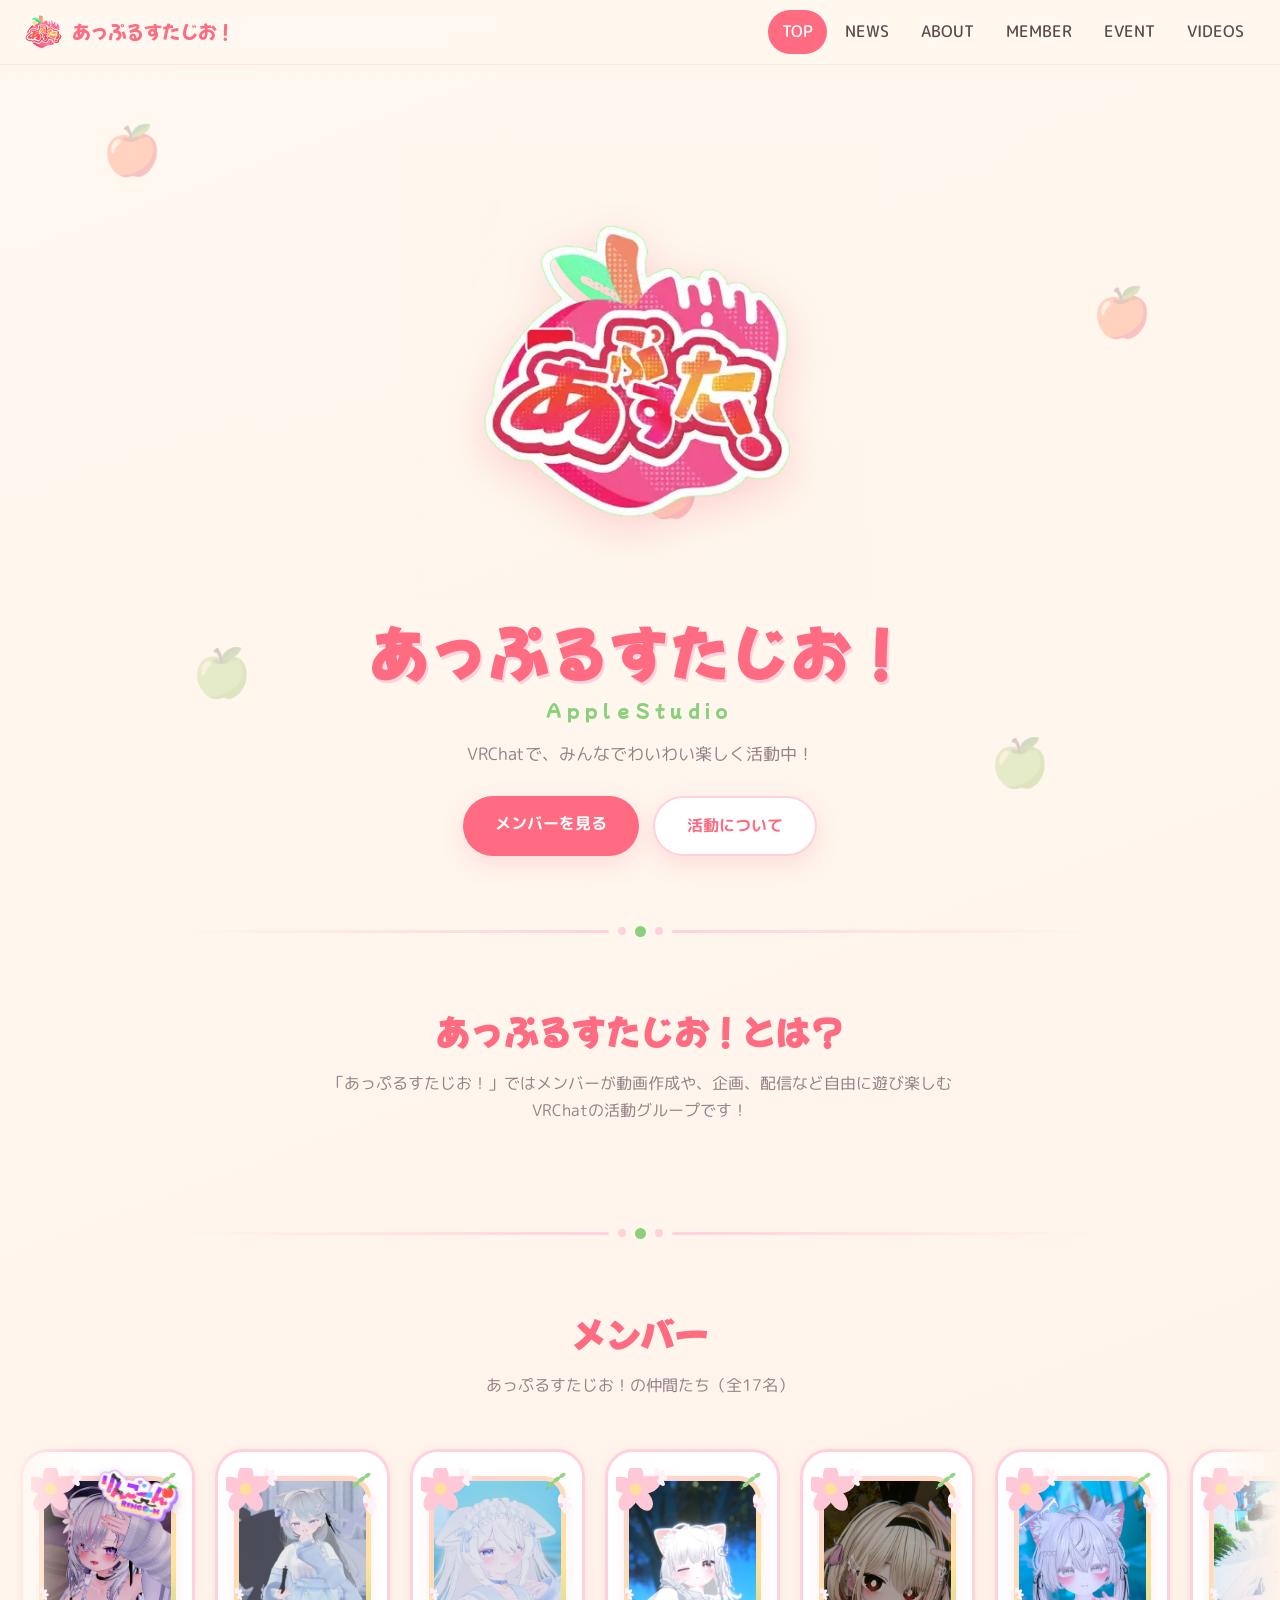
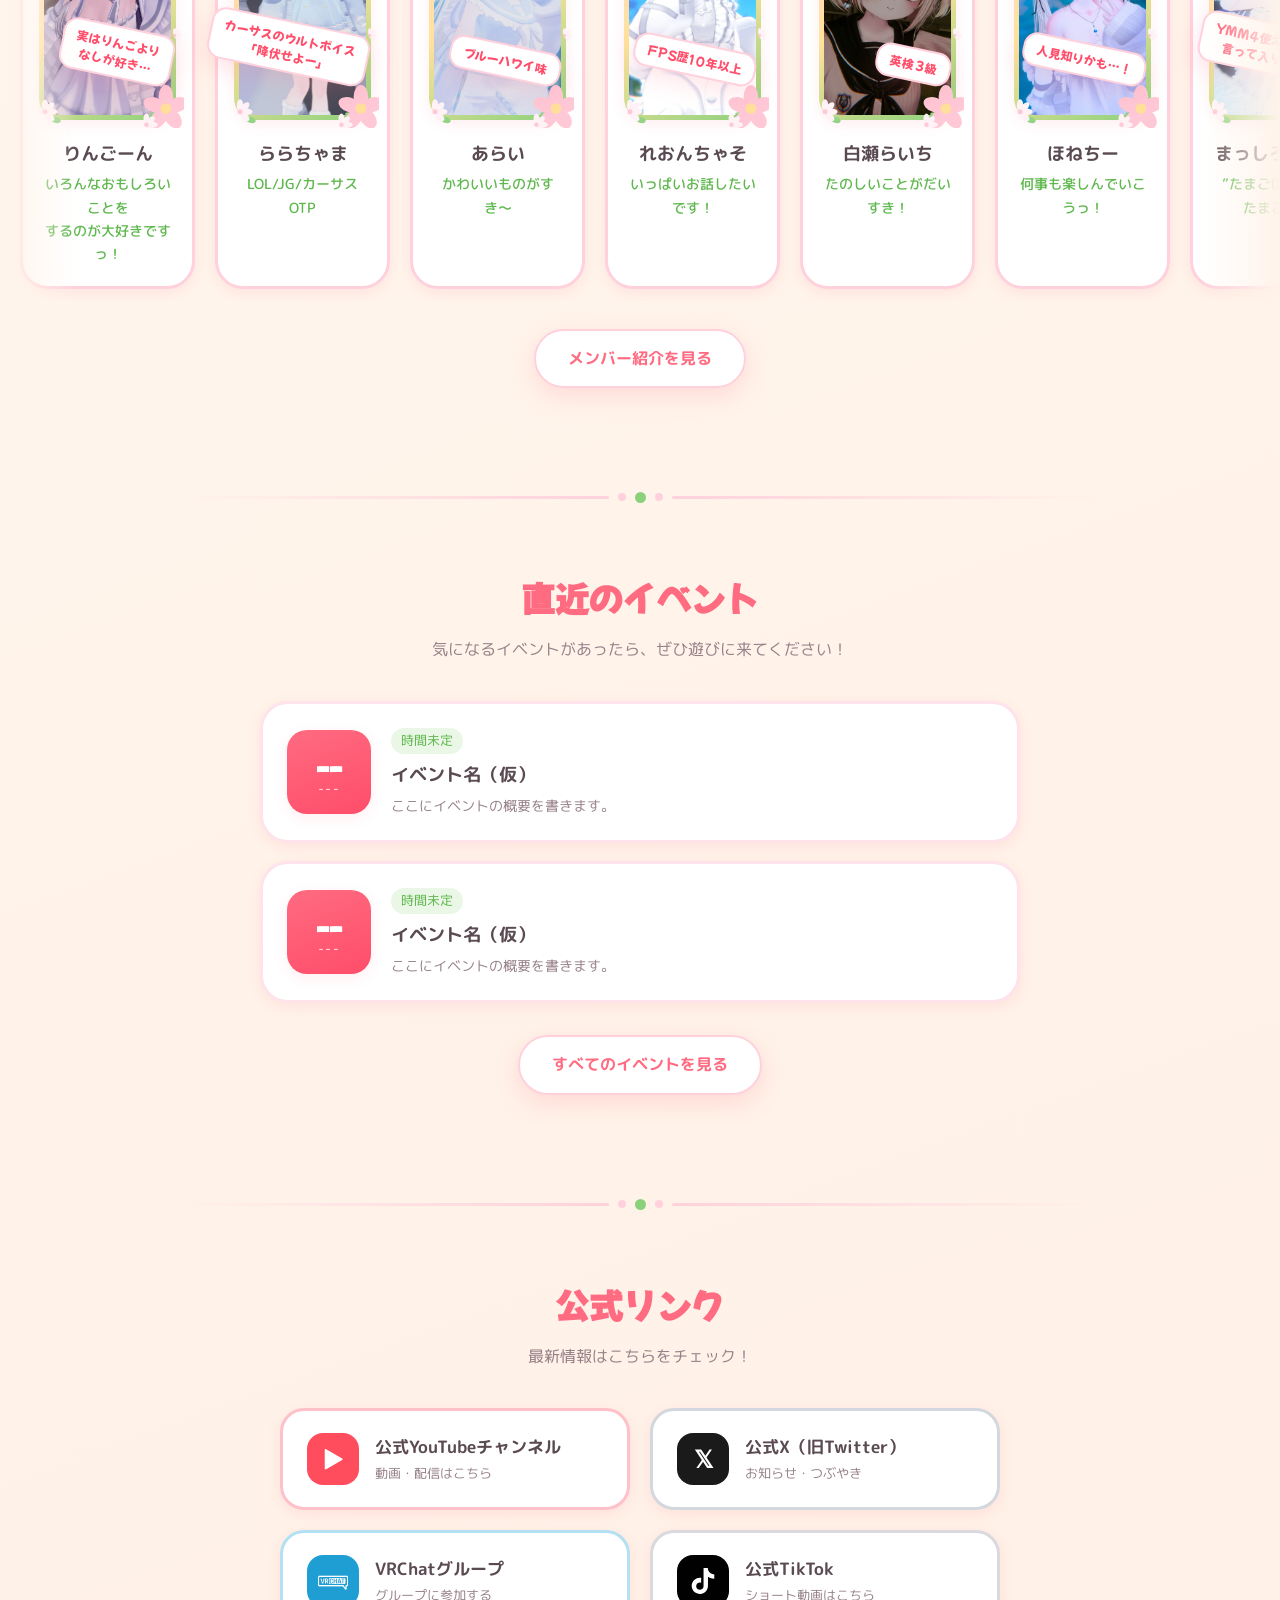
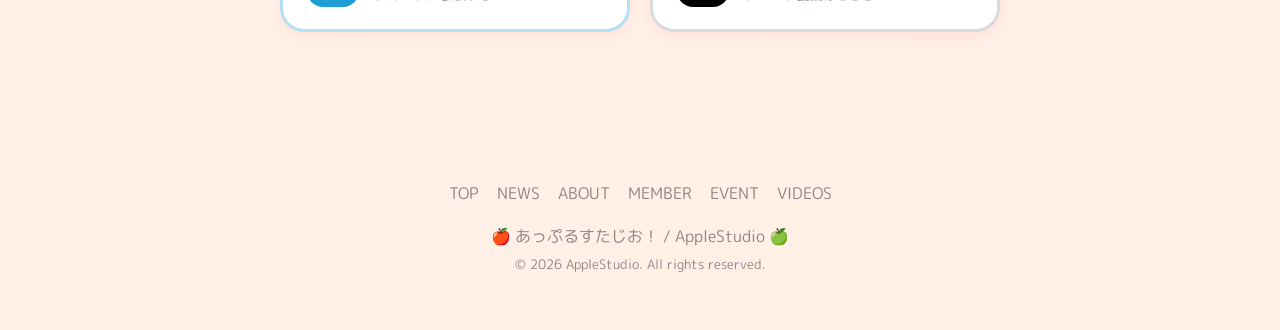
==== commit 318ff1e6: "メンバー「ねむーい」を追加・「しおち」を削除（全17名） - members.html / index.html にねむーいのカードを追加 - 写真 nemui.webp を追加（VRChatスクショ" ====
--- a/index.html
+++ b/index.html
@@ -113,15 +113,6 @@
         </div>
         <div class="member-card">
           <div class="member-photo">
-            <img src="images/members/shiochi.webp" alt="しおち" onerror="this.style.display='none';this.nextElementSibling.style.display='flex';" />
-            <div class="ph" style="display:none">🍏</div>
-            <span class="member-comment">気まぐれで、<br>人見知りです</span>
-          </div>
-          <h3 class="member-name">しおち</h3>
-          <p class="member-note">すきなときにやる！<br>がモットーです</p>
-        </div>
-        <div class="member-card">
-          <div class="member-photo">
             <img src="images/members/reon-chaso.webp" alt="れおんちゃそ" onerror="this.style.display='none';this.nextElementSibling.style.display='flex';" />
             <div class="ph" style="display:none">🍎</div>
             <span class="member-comment">FPS歴10年以上</span>
@@ -238,6 +229,15 @@
           </div>
           <h3 class="member-name">ふろー</h3>
           <p class="member-note">動画をこねこねするぞ～！</p>
+        </div>
+        <div class="member-card">
+          <div class="member-photo">
+            <img src="images/members/nemui.webp" alt="ねむーい" onerror="this.style.display='none';this.nextElementSibling.style.display='flex';" />
+            <div class="ph" style="display:none">🍏</div>
+            <span class="member-comment">白き清浄なる<br>世界のために！！！</span>
+          </div>
+          <h3 class="member-name">ねむーい</h3>
+          <p class="member-note">ぐえー。寝ます。</p>
         </div>
         </div>
       </div>
